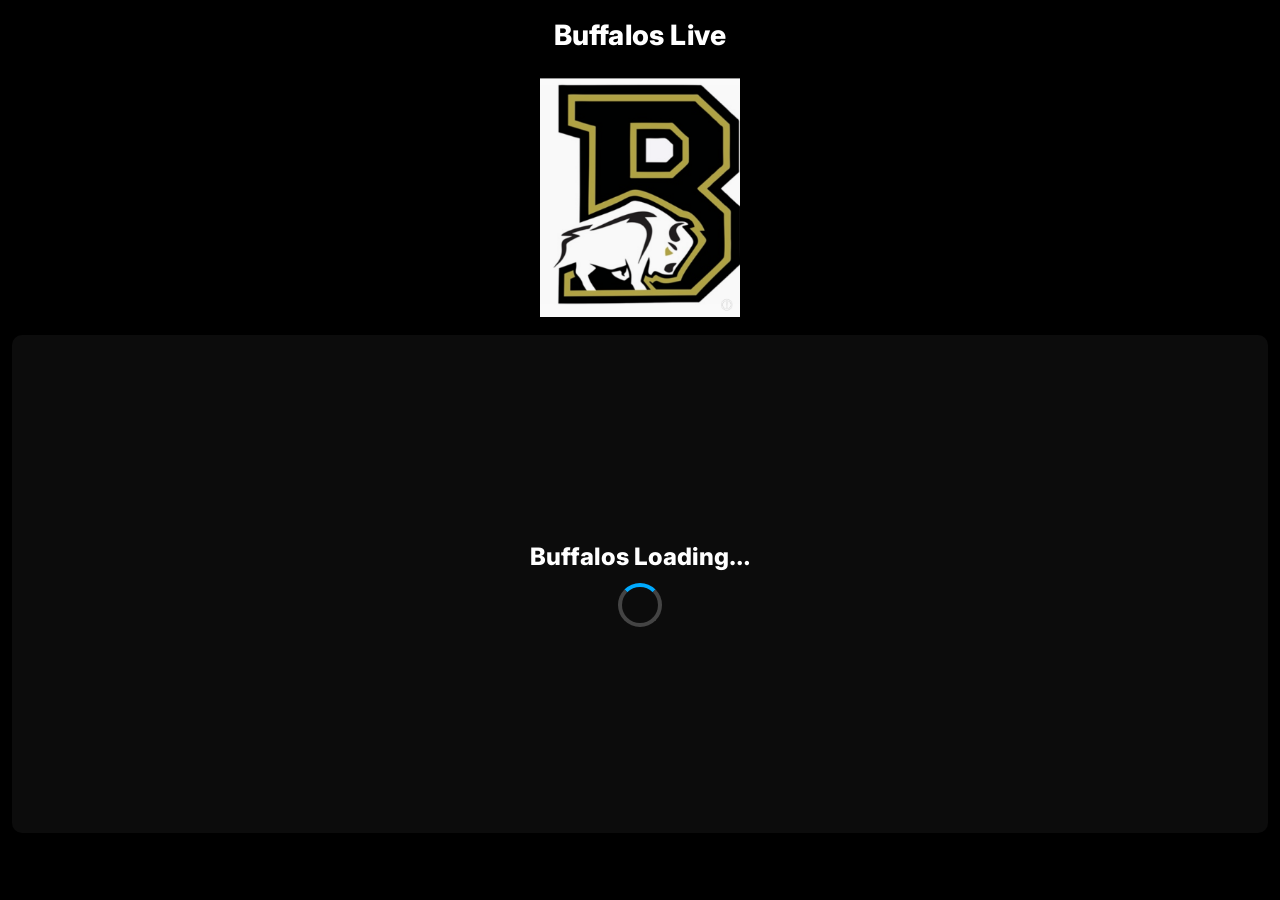
==== index.html @ 3fb3590c "Update index.html" ====
<!DOCTYPE html>
<html lang="en">
<head>
  <meta charset="utf-8" />
  <title>Buffalos Live</title>
  <meta name="viewport" content="width=device-width, initial-scale=1" />

  <!-- Performance hints for YT -->
  <link rel="preconnect" href="https://www.youtube.com" crossorigin>
  <link rel="preconnect" href="https://i.ytimg.com" crossorigin>
  <link rel="preconnect" href="https://www.google.com" crossorigin>
  <link rel="preconnect" href="https://fonts.gstatic.com" crossorigin>
  <link href="https://fonts.googleapis.com/css2?family=Inter:wght@600;800&display=swap" rel="stylesheet">

  <style>
    :root { --maxw: 1280px; }
    html, body { margin:0; background:#000; color:#fff; font-family:"Inter", system-ui, Segoe UI, Roboto, Helvetica, Arial; }
    header { padding:18px 12px; text-align:center; font-weight:800; letter-spacing:.2px; font-size:clamp(20px,3.2vw,28px); }
    .wrap { max-width:var(--maxw); margin:0 auto; padding:0 12px 40px; }
    .logo { max-width:200px; height:auto; margin:8px auto 18px; display:block; opacity:.98; }

    .player { position:relative; width:100%; max-width:1280px; margin:0 auto; background:#0c0c0c; border-radius:10px; overflow:hidden; }
    .player iframe { width:100% !important; height:100% !important; aspect-ratio:16/9; border:0; display:block; }

    #offline, #loading {
      display:flex; align-items:center; justify-content:center; flex-direction:column; gap:12px;
      text-align:center; min-height:50vh; background:#0c0c0c; border-radius:10px; padding:24px;
    }
    #offline h2, #loading h2 { margin:0; font-weight:800 }
    #offline p, #loading p  { margin:0; color:#bbb }
    .hidden { display:none !important }

    .btn {
      display:inline-block; padding:10px 14px; border-radius:8px; background:#0af; color:#000; font-weight:800; text-decoration:none;
    }
    .spinner { width:36px; height:36px; border:4px solid #444; border-top:4px solid #0af; border-radius:50%; animation:spin 1s linear infinite; }
    @keyframes spin { from { transform:rotate(0deg); } to { transform:rotate(360deg); } }

    .foot { opacity:.7; text-align:center; font-size:12px; margin-top:16px; }

    /* Live overlay controls */
    .overlay {
      position:absolute; inset:auto 12px 12px auto; display:flex; gap:8px; z-index:2;
    }
    .pill {
      padding:8px 10px; border-radius:999px; font-weight:800; border:0; cursor:pointer;
    }
    .pill.live { background:#f33; color:#fff; }
    .pill.unmute { background:#0af; color:#000; }
    .net-badge {
      position:fixed; left:12px; bottom:12px; background:#222; color:#bbb; padding:6px 10px; border-radius:8px; font-size:12px; opacity:.9;
    }
  </style>
</head>
<body>
  <header>Buffalos Live</header>
  <div class="wrap">
    <img src="logo.png" alt="Buffalos Logo" class="logo" onerror="this.style.display='none'"/>

    <!-- Loading -->
    <section id="loading">
      <h2>Buffalos Loading…</h2>
      <div class="spinner" aria-hidden="true"></div>
    </section>

    <!-- Offline -->
    <section id="offline" class="hidden" aria-live="polite">
      <h2>Buffalos are offline</h2>
      <p>Check back later for the next game!</p>
      <p><a class="btn" id="ytBtn" target="_blank" rel="noopener">Watch on YouTube</a></p>
      <div class="foot">This page will auto-start within seconds when we go live.</div>
    </section>

    <!-- Player -->
    <section id="youtube-embed" class="player hidden">
      <!-- overlay buttons while live -->
      <div class="overlay">
        <span class="pill live">LIVE</span>
        <button id="unmuteBtn" class="pill unmute" type="button">Unmute</button>
      </div>
      <iframe
        id="live-frame"
        title="Buffalos Live"
        allow="autoplay; encrypted-media; picture-in-picture"
        allowfullscreen
        referrerpolicy="origin-when-cross-origin"
      ></iframe>
    </section>
  </div>

  <div id="netBadge" class="net-badge hidden">Offline: waiting for network…</div>

  <!-- YouTube IFrame Player API -->
  <script src="https://www.youtube.com/iframe_api"></script>

  <script>
    // ========= CONFIG =========
    const CHANNEL_ID = "UCCvYIv25tpMuQuGATwxvMjA"; // <-- change if needed
    const CHANNEL_URL = `https://www.youtube.com/channel/${CHANNEL_ID}`;
    const BASE_EMBED = `https://www.youtube.com/embed/live_stream?channel=${CHANNEL_ID}&autoplay=1&mute=1&playsinline=1&enablejsapi=1&modestbranding=1&rel=0`;
    // Adaptive polling: fast for first 2 minutes, then back off
    const FAST_MS = 5000;      // fast pickup (~4–7s typical)
    const SLOW_MS = 12000;     // reduced load after initial window
    const FAST_WINDOW_MS = 2 * 60 * 1000;

    // ========= ELEMENTS =========
    const loadingDiv = document.getElementById("loading");
    const offlineDiv = document.getElementById("offline");
    const playerDiv  = document.getElementById("youtube-embed");
    const liveFrame  = document.getElementById("live-frame");
    const ytBtn      = document.getElementById("ytBtn");
    const unmuteBtn  = document.getElementById("unmuteBtn");
    const netBadge   = document.getElementById("netBadge");

    ytBtn.href = CHANNEL_URL;

    function show(el){ el.classList.remove("hidden"); }
    function hide(el){ el.classList.add("hidden"); }
    function showLoad(){ show(loadingDiv); hide(playerDiv); hide(offlineDiv); }
    function showLive(){ hide(loadingDiv); hide(offlineDiv); show(playerDiv); }
    function showOff(){ hide(loadingDiv); hide(playerDiv); show(offlineDiv); }

    // ========= STATE =========
    let player = null;
    let seenLive = false;
    let pollTimer = null;
    let appStart = Date.now();

    // ========= YT API HOOK =========
    window.onYouTubeIframeAPIReady = function(){
      // Seed the iframe src so the API can bind
      refreshEmbed(true);

      player = new YT.Player('live-frame', {
        playerVars: {
          autoplay: 1, mute: 1, playsinline: 1, rel: 0, modestbranding: 1,
          origin: location.origin
        },
        events: {
          'onReady': onPlayerReady,
          'onStateChange': onPlayerStateChange,
          'onError': onPlayerError
        }
      });
    };

    function onPlayerReady(){
      showOff();
      startPolling();
    }

    function onPlayerStateChange(e){
      // -1 UNSTARTED, 0 ENDED, 1 PLAYING, 2 PAUSED, 3 BUFFERING, 5 CUED
      if (e.data === YT.PlayerState.BUFFERING || e.data === YT.PlayerState.PLAYING) {
        seenLive = true;
        showLive();
        // Keep muted until user clicks; browser policies
      } else if (seenLive && (e.data === YT.PlayerState.ENDED || e.data === YT.PlayerState.UNSTARTED)) {
        // Stream ended or flipped back to placeholder
        seenLive = false;
        showOff();
        // polling continues; if it restarts we’ll catch it again
      }
    }

    function onPlayerError(){
      // Common while not live; stay offline and keep polling
      seenLive = false;
      showOff();
      // Immediate nudge to catch just-published go-live
      setTimeout(() => refreshEmbed(), 1500);
    }

    // ========= POLLING / REFRESH =========
    function currentInterval(){
      const elapsed = Date.now() - appStart;
      return (elapsed < FAST_WINDOW_MS) ? FAST_MS : SLOW_MS;
    }

    function startPolling(){
      stopPolling();
      pollTimer = setInterval(() => {
        if (document.hidden) return; // pause in background; we’ll recheck on focus
        // If we aren't live, refresh aggressively to catch go-live quickly
        if (!seenLive) refreshEmbed();
        else {
          // While live, occasionally nudge a reload if player slips (rare)
          const s = safeState();
          if (s !== YT.PlayerState.PLAYING && s !== YT.PlayerState.BUFFERING) {
            refreshEmbed();
          }
        }
      }, currentInterval());
    }
    function stopPolling(){
      clearInterval(pollTimer);
      pollTimer = null;
    }

    function refreshEmbed(force = false){
      // Add cache-buster to force YouTube to serve fresh status
      // If force is true, always reload; otherwise avoid pointlessly spamming when PLAYING
      if (!force) {
        const s = safeState();
        if (s === YT.PlayerState.PLAYING || s === YT.PlayerState.BUFFERING) return;
      }
      liveFrame.src = `${BASE_EMBED}&ts=${Date.now()}`;
    }

    function safeState(){
      try { return player && typeof player.getPlayerState === "function" ? player.getPlayerState() : -1; }
      catch { return -1; }
    }

    // Re-check instantly when tab gains focus
    document.addEventListener("visibilitychange", () => {
      if (!document.hidden) {
        refreshEmbed(true);
        // Restart polling with possibly new cadence (fast vs slow)
        startPolling();
      }
    });

    // Network awareness: if offline, show badge; when back, nudge a check
    function updateNetBadge(){
      if (navigator.onLine) hide(netBadge); else show(netBadge);
    }
    window.addEventListener('online',  () => { updateNetBadge(); refreshEmbed(true); });
    window.addEventListener('offline', () => { updateNetBadge(); });

    // Unmute control (user gesture required on mobile)
    unmuteBtn.addEventListener('click', () => {
      try { player && player.unMute && player.unMute(); } catch {}
    });

    // Initial UI
    showLoad();
    updateNetBadge();
    // Failsafe: if API never loads, show offline after 10s
    setTimeout(() => { if (!player) showOff(); }, 10000);
  </script>

  <noscript>
    <div style="max-width:640px;margin:24px auto;color:#bbb;text-align:center">
      JavaScript is required to load the live player. You can still
      <a href="https://www.youtube.com/channel/UCCvYIv25tpMuQuGATwxvMjA" target="_blank" rel="noopener">watch on YouTube</a>.
    </div>
  </noscript>
</body>
</html>
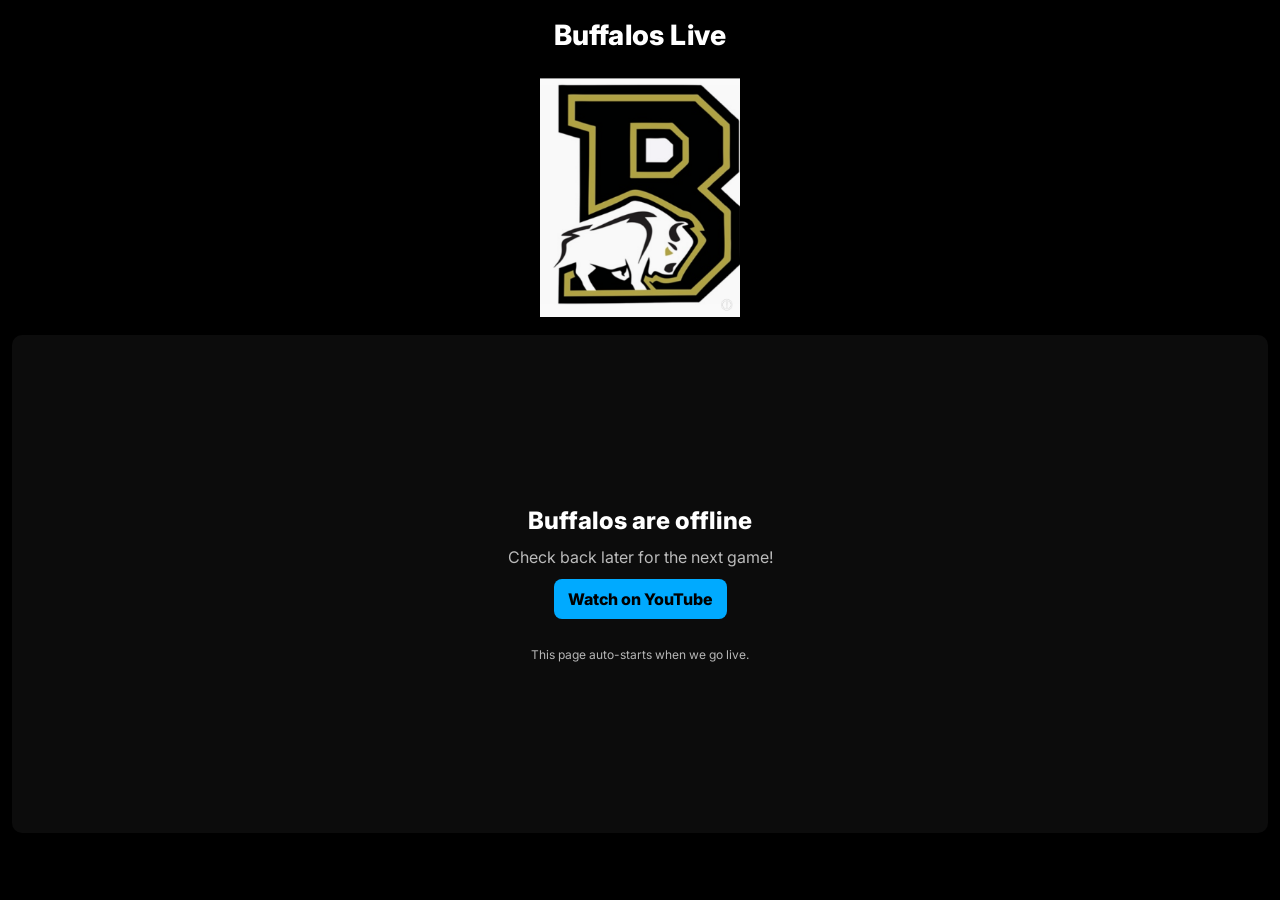
==== commit 86aebbc3: "Update index.html" ====
--- a/index.html
+++ b/index.html
@@ -5,7 +5,6 @@
   <title>Buffalos Live</title>
   <meta name="viewport" content="width=device-width, initial-scale=1" />
 
-  <!-- Performance hints for YT -->
   <link rel="preconnect" href="https://www.youtube.com" crossorigin>
   <link rel="preconnect" href="https://i.ytimg.com" crossorigin>
   <link rel="preconnect" href="https://www.google.com" crossorigin>
@@ -14,42 +13,81 @@
 
   <style>
     :root { --maxw: 1280px; }
-    html, body { margin:0; background:#000; color:#fff; font-family:"Inter", system-ui, Segoe UI, Roboto, Helvetica, Arial; }
-    header { padding:18px 12px; text-align:center; font-weight:800; letter-spacing:.2px; font-size:clamp(20px,3.2vw,28px); }
-    .wrap { max-width:var(--maxw); margin:0 auto; padding:0 12px 40px; }
-    .logo { max-width:200px; height:auto; margin:8px auto 18px; display:block; opacity:.98; }
-
-    .player { position:relative; width:100%; max-width:1280px; margin:0 auto; background:#0c0c0c; border-radius:10px; overflow:hidden; }
-    .player iframe { width:100% !important; height:100% !important; aspect-ratio:16/9; border:0; display:block; }
-
+    html, body {
+      margin:0;
+      background:#000;
+      color:#fff;
+      font-family:"Inter", system-ui, Segoe UI, Roboto, Helvetica, Arial;
+    }
+    header {
+      padding:18px 12px;
+      text-align:center;
+      font-weight:800;
+      letter-spacing:.2px;
+      font-size:clamp(20px,3.2vw,28px);
+    }
+    .wrap {
+      max-width:var(--maxw);
+      margin:0 auto;
+      padding:0 12px 40px;
+    }
+    .logo {
+      max-width:200px;
+      height:auto;
+      margin:8px auto 18px;
+      display:block;
+      opacity:.98;
+    }
+    .player {
+      position:relative;
+      width:100%;
+      max-width:1280px;
+      margin:0 auto;
+      background:#0c0c0c;
+      border-radius:10px;
+      overflow:hidden;
+    }
+    .player iframe {
+      width:100% !important;
+      height:100% !important;
+      aspect-ratio:16/9;
+      border:0;
+      display:block;
+    }
     #offline, #loading {
-      display:flex; align-items:center; justify-content:center; flex-direction:column; gap:12px;
-      text-align:center; min-height:50vh; background:#0c0c0c; border-radius:10px; padding:24px;
+      display:flex;
+      align-items:center;
+      justify-content:center;
+      flex-direction:column;
+      gap:12px;
+      text-align:center;
+      min-height:50vh;
+      background:#0c0c0c;
+      border-radius:10px;
+      padding:24px;
     }
     #offline h2, #loading h2 { margin:0; font-weight:800 }
     #offline p, #loading p  { margin:0; color:#bbb }
     .hidden { display:none !important }
-
     .btn {
-      display:inline-block; padding:10px 14px; border-radius:8px; background:#0af; color:#000; font-weight:800; text-decoration:none;
+      display:inline-block;
+      padding:10px 14px;
+      border-radius:8px;
+      background:#0af;
+      color:#000;
+      font-weight:800;
+      text-decoration:none;
     }
-    .spinner { width:36px; height:36px; border:4px solid #444; border-top:4px solid #0af; border-radius:50%; animation:spin 1s linear infinite; }
+    .spinner {
+      width:36px;
+      height:36px;
+      border:4px solid #444;
+      border-top:4px solid #0af;
+      border-radius:50%;
+      animation:spin 1s linear infinite;
+    }
     @keyframes spin { from { transform:rotate(0deg); } to { transform:rotate(360deg); } }
-
     .foot { opacity:.7; text-align:center; font-size:12px; margin-top:16px; }
-
-    /* Live overlay controls */
-    .overlay {
-      position:absolute; inset:auto 12px 12px auto; display:flex; gap:8px; z-index:2;
-    }
-    .pill {
-      padding:8px 10px; border-radius:999px; font-weight:800; border:0; cursor:pointer;
-    }
-    .pill.live { background:#f33; color:#fff; }
-    .pill.unmute { background:#0af; color:#000; }
-    .net-badge {
-      position:fixed; left:12px; bottom:12px; background:#222; color:#bbb; padding:6px 10px; border-radius:8px; font-size:12px; opacity:.9;
-    }
   </style>
 </head>
 <body>
@@ -68,50 +106,42 @@
       <h2>Buffalos are offline</h2>
       <p>Check back later for the next game!</p>
       <p><a class="btn" id="ytBtn" target="_blank" rel="noopener">Watch on YouTube</a></p>
-      <div class="foot">This page will auto-start within seconds when we go live.</div>
+      <div class="foot">This page auto-starts when we go live.</div>
     </section>
 
     <!-- Player -->
     <section id="youtube-embed" class="player hidden">
-      <!-- overlay buttons while live -->
-      <div class="overlay">
-        <span class="pill live">LIVE</span>
-        <button id="unmuteBtn" class="pill unmute" type="button">Unmute</button>
-      </div>
       <iframe
         id="live-frame"
         title="Buffalos Live"
         allow="autoplay; encrypted-media; picture-in-picture"
         allowfullscreen
-        referrerpolicy="origin-when-cross-origin"
-      ></iframe>
+        referrerpolicy="origin-when-cross-origin">
+      </iframe>
     </section>
   </div>
 
-  <div id="netBadge" class="net-badge hidden">Offline: waiting for network…</div>
+  <script>
+    // ---- CONFIG ----
+    const CHANNEL_ID = "UCCvYIv25tpMuQuGATwxvMjA";
+    const CHANNEL_URL = `https://www.youtube.com/channel/${CHANNEL_ID}`;
+    const WORKER_URL  = "https://buffalosliveapp.wdoggett.workers.dev/live?channel=" + CHANNEL_ID;
 
-  <!-- YouTube IFrame Player API -->
-  <script src="https://www.youtube.com/iframe_api"></script>
+    const POLL_MS = 7000;
+    const PLAYER_PARAMS = new URLSearchParams({
+      autoplay:"1",
+      mute:"1",
+      playsinline:"1",
+      modestbranding:"1",
+      rel:"0"
+    });
 
-  <script>
-    // ========= CONFIG =========
-    const CHANNEL_ID = "UCCvYIv25tpMuQuGATwxvMjA"; // <-- change if needed
-    const CHANNEL_URL = `https://www.youtube.com/channel/${CHANNEL_ID}`;
-    const BASE_EMBED = `https://www.youtube.com/embed/live_stream?channel=${CHANNEL_ID}&autoplay=1&mute=1&playsinline=1&enablejsapi=1&modestbranding=1&rel=0`;
-    // Adaptive polling: fast for first 2 minutes, then back off
-    const FAST_MS = 5000;      // fast pickup (~4–7s typical)
-    const SLOW_MS = 12000;     // reduced load after initial window
-    const FAST_WINDOW_MS = 2 * 60 * 1000;
-
-    // ========= ELEMENTS =========
+    // ---- ELEMENTS ----
     const loadingDiv = document.getElementById("loading");
     const offlineDiv = document.getElementById("offline");
     const playerDiv  = document.getElementById("youtube-embed");
     const liveFrame  = document.getElementById("live-frame");
     const ytBtn      = document.getElementById("ytBtn");
-    const unmuteBtn  = document.getElementById("unmuteBtn");
-    const netBadge   = document.getElementById("netBadge");
-
     ytBtn.href = CHANNEL_URL;
 
     function show(el){ el.classList.remove("hidden"); }
@@ -120,131 +150,48 @@
     function showLive(){ hide(loadingDiv); hide(offlineDiv); show(playerDiv); }
     function showOff(){ hide(loadingDiv); hide(playerDiv); show(offlineDiv); }
 
-    // ========= STATE =========
-    let player = null;
-    let seenLive = false;
+    // ---- LOGIC ----
     let pollTimer = null;
-    let appStart = Date.now();
+    let currentVideoId = null;
 
-    // ========= YT API HOOK =========
-    window.onYouTubeIframeAPIReady = function(){
-      // Seed the iframe src so the API can bind
-      refreshEmbed(true);
+    async function checkLiveOnce(){
+      try {
+        const res = await fetch(WORKER_URL, { cache: "no-store" });
+        if (!res.ok) throw new Error("worker " + res.status);
+        const data = await res.json();
 
-      player = new YT.Player('live-frame', {
-        playerVars: {
-          autoplay: 1, mute: 1, playsinline: 1, rel: 0, modestbranding: 1,
-          origin: location.origin
-        },
-        events: {
-          'onReady': onPlayerReady,
-          'onStateChange': onPlayerStateChange,
-          'onError': onPlayerError
+        if (data?.live && data.videoId) {
+          if (currentVideoId !== data.videoId) {
+            currentVideoId = data.videoId;
+            liveFrame.src = `https://www.youtube.com/embed/${currentVideoId}?` + PLAYER_PARAMS.toString();
+          }
+          showLive();
+        } else {
+          currentVideoId = null;
+          showOff();
         }
-      });
-    };
-
-    function onPlayerReady(){
-      showOff();
-      startPolling();
-    }
-
-    function onPlayerStateChange(e){
-      // -1 UNSTARTED, 0 ENDED, 1 PLAYING, 2 PAUSED, 3 BUFFERING, 5 CUED
-      if (e.data === YT.PlayerState.BUFFERING || e.data === YT.PlayerState.PLAYING) {
-        seenLive = true;
-        showLive();
-        // Keep muted until user clicks; browser policies
-      } else if (seenLive && (e.data === YT.PlayerState.ENDED || e.data === YT.PlayerState.UNSTARTED)) {
-        // Stream ended or flipped back to placeholder
-        seenLive = false;
-        showOff();
-        // polling continues; if it restarts we’ll catch it again
+      } catch {
+        if (!currentVideoId) showOff();
       }
-    }
-
-    function onPlayerError(){
-      // Common while not live; stay offline and keep polling
-      seenLive = false;
-      showOff();
-      // Immediate nudge to catch just-published go-live
-      setTimeout(() => refreshEmbed(), 1500);
-    }
-
-    // ========= POLLING / REFRESH =========
-    function currentInterval(){
-      const elapsed = Date.now() - appStart;
-      return (elapsed < FAST_WINDOW_MS) ? FAST_MS : SLOW_MS;
     }
 
     function startPolling(){
       stopPolling();
       pollTimer = setInterval(() => {
-        if (document.hidden) return; // pause in background; we’ll recheck on focus
-        // If we aren't live, refresh aggressively to catch go-live quickly
-        if (!seenLive) refreshEmbed();
-        else {
-          // While live, occasionally nudge a reload if player slips (rare)
-          const s = safeState();
-          if (s !== YT.PlayerState.PLAYING && s !== YT.PlayerState.BUFFERING) {
-            refreshEmbed();
-          }
-        }
-      }, currentInterval());
+        if (!document.hidden) checkLiveOnce();
+      }, POLL_MS);
     }
-    function stopPolling(){
-      clearInterval(pollTimer);
-      pollTimer = null;
-    }
+    function stopPolling(){ clearInterval(pollTimer); pollTimer = null; }
 
-    function refreshEmbed(force = false){
-      // Add cache-buster to force YouTube to serve fresh status
-      // If force is true, always reload; otherwise avoid pointlessly spamming when PLAYING
-      if (!force) {
-        const s = safeState();
-        if (s === YT.PlayerState.PLAYING || s === YT.PlayerState.BUFFERING) return;
-      }
-      liveFrame.src = `${BASE_EMBED}&ts=${Date.now()}`;
-    }
-
-    function safeState(){
-      try { return player && typeof player.getPlayerState === "function" ? player.getPlayerState() : -1; }
-      catch { return -1; }
-    }
-
-    // Re-check instantly when tab gains focus
     document.addEventListener("visibilitychange", () => {
-      if (!document.hidden) {
-        refreshEmbed(true);
-        // Restart polling with possibly new cadence (fast vs slow)
-        startPolling();
-      }
+      if (!document.hidden) checkLiveOnce();
     });
 
-    // Network awareness: if offline, show badge; when back, nudge a check
-    function updateNetBadge(){
-      if (navigator.onLine) hide(netBadge); else show(netBadge);
-    }
-    window.addEventListener('online',  () => { updateNetBadge(); refreshEmbed(true); });
-    window.addEventListener('offline', () => { updateNetBadge(); });
-
-    // Unmute control (user gesture required on mobile)
-    unmuteBtn.addEventListener('click', () => {
-      try { player && player.unMute && player.unMute(); } catch {}
-    });
-
-    // Initial UI
+    // Boot
     showLoad();
-    updateNetBadge();
-    // Failsafe: if API never loads, show offline after 10s
-    setTimeout(() => { if (!player) showOff(); }, 10000);
+    checkLiveOnce();
+    startPolling();
+    setTimeout(() => { if (!currentVideoId) showOff(); }, 10000);
   </script>
-
-  <noscript>
-    <div style="max-width:640px;margin:24px auto;color:#bbb;text-align:center">
-      JavaScript is required to load the live player. You can still
-      <a href="https://www.youtube.com/channel/UCCvYIv25tpMuQuGATwxvMjA" target="_blank" rel="noopener">watch on YouTube</a>.
-    </div>
-  </noscript>
 </body>
 </html>
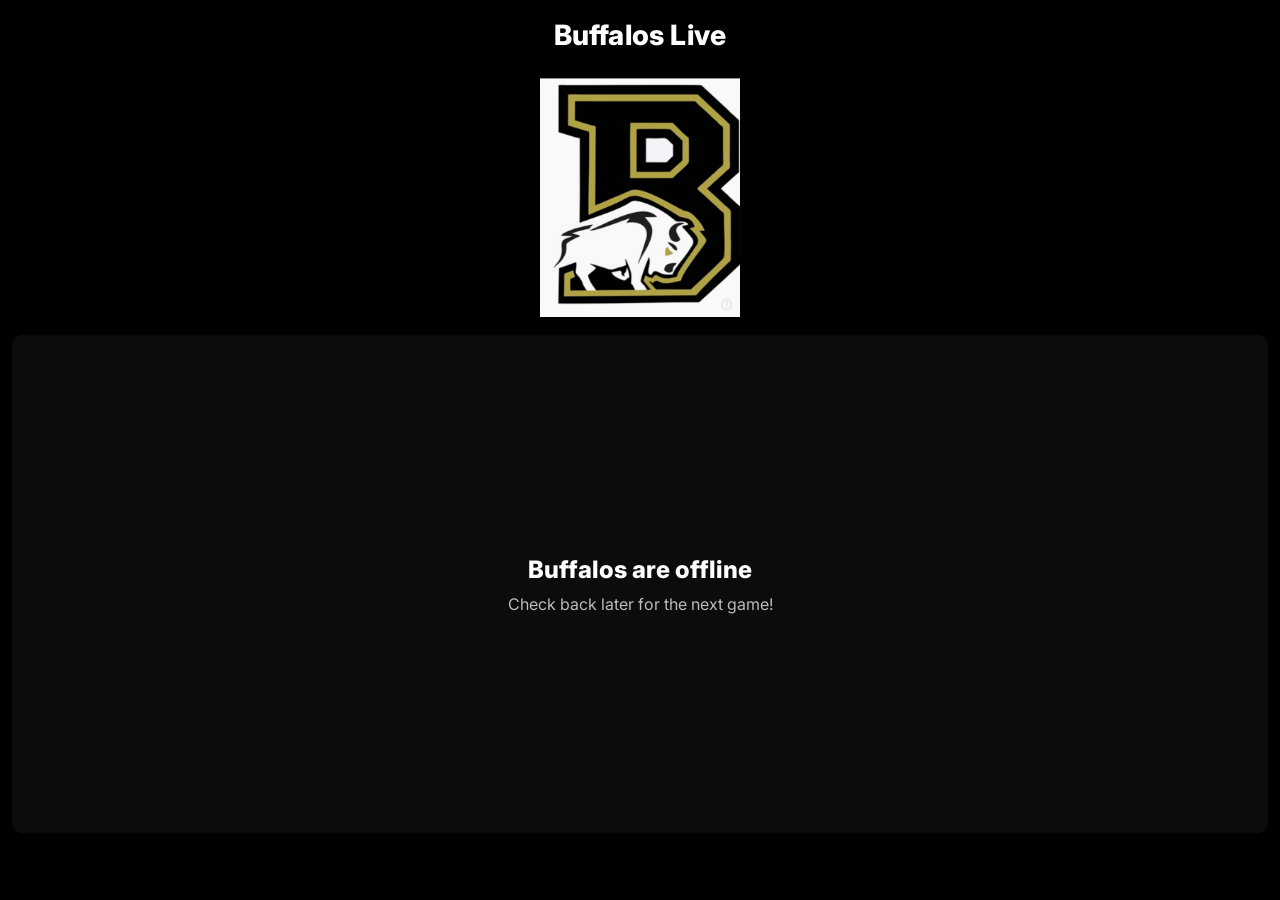
==== commit 7f3369c7: "Update index.html" ====
--- a/index.html
+++ b/index.html
@@ -4,13 +4,8 @@
   <meta charset="utf-8" />
   <title>Buffalos Live</title>
   <meta name="viewport" content="width=device-width, initial-scale=1" />
-
-  <link rel="preconnect" href="https://www.youtube.com" crossorigin>
-  <link rel="preconnect" href="https://i.ytimg.com" crossorigin>
-  <link rel="preconnect" href="https://www.google.com" crossorigin>
   <link rel="preconnect" href="https://fonts.gstatic.com" crossorigin>
   <link href="https://fonts.googleapis.com/css2?family=Inter:wght@600;800&display=swap" rel="stylesheet">
-
   <style>
     :root { --maxw: 1280px; }
     html, body {
@@ -54,144 +49,100 @@
       border:0;
       display:block;
     }
-    #offline, #loading {
+    #offline {
       display:flex;
       align-items:center;
       justify-content:center;
       flex-direction:column;
-      gap:12px;
+      gap:10px;
       text-align:center;
       min-height:50vh;
       background:#0c0c0c;
       border-radius:10px;
       padding:24px;
     }
-    #offline h2, #loading h2 { margin:0; font-weight:800 }
-    #offline p, #loading p  { margin:0; color:#bbb }
+    #offline h2 { margin:0; font-weight:800 }
+    #offline p  { margin:0; color:#bbb }
     .hidden { display:none !important }
-    .btn {
-      display:inline-block;
-      padding:10px 14px;
-      border-radius:8px;
-      background:#0af;
-      color:#000;
-      font-weight:800;
-      text-decoration:none;
+
+    /* Fallback Twitch link */
+    #fallback-link {
+      margin-top:12px;
+      text-align:center;
     }
-    .spinner {
-      width:36px;
-      height:36px;
-      border:4px solid #444;
-      border-top:4px solid #0af;
-      border-radius:50%;
-      animation:spin 1s linear infinite;
+    #fallback-link a {
+      color:#0af;
+      font-weight:600;
+      font-size:16px;
+      text-decoration:underline;
     }
-    @keyframes spin { from { transform:rotate(0deg); } to { transform:rotate(360deg); } }
-    .foot { opacity:.7; text-align:center; font-size:12px; margin-top:16px; }
   </style>
+  <script src="https://player.twitch.tv/js/embed/v1.js"></script>
 </head>
 <body>
   <header>Buffalos Live</header>
   <div class="wrap">
     <img src="logo.png" alt="Buffalos Logo" class="logo" onerror="this.style.display='none'"/>
 
-    <!-- Loading -->
-    <section id="loading">
-      <h2>Buffalos Loading…</h2>
-      <div class="spinner" aria-hidden="true"></div>
-    </section>
-
-    <!-- Offline -->
-    <section id="offline" class="hidden" aria-live="polite">
+    <!-- Offline fallback -->
+    <div id="offline">
       <h2>Buffalos are offline</h2>
       <p>Check back later for the next game!</p>
-      <p><a class="btn" id="ytBtn" target="_blank" rel="noopener">Watch on YouTube</a></p>
-      <div class="foot">This page auto-starts when we go live.</div>
-    </section>
+    </div>
 
-    <!-- Player -->
-    <section id="youtube-embed" class="player hidden">
-      <iframe
-        id="live-frame"
-        title="Buffalos Live"
-        allow="autoplay; encrypted-media; picture-in-picture"
-        allowfullscreen
-        referrerpolicy="origin-when-cross-origin">
-      </iframe>
-    </section>
+    <!-- Twitch player embed -->
+    <div id="twitch-embed" class="player hidden"></div>
+
+    <!-- Fallback direct Twitch link -->
+    <div id="fallback-link" class="hidden">
+      <p>If the stream doesn't appear, <a href="https://www.twitch.tv/buffaloslive" target="_blank" rel="noopener">watch it directly on Twitch</a>.</p>
+    </div>
   </div>
 
   <script>
-    // ---- CONFIG ----
-    const CHANNEL_ID = "UCCvYIv25tpMuQuGATwxvMjA";
-    const CHANNEL_URL = `https://www.youtube.com/channel/${CHANNEL_ID}`;
-    const WORKER_URL  = "https://buffalosliveapp.wdoggett.workers.dev/live?channel=" + CHANNEL_ID;
+    const CHANNEL = 'buffaloslive';
+    const playerDiv  = document.getElementById('twitch-embed');
+    const offlineDiv = document.getElementById('offline');
+    const linkDiv    = document.getElementById('fallback-link');
 
-    const POLL_MS = 7000;
-    const PLAYER_PARAMS = new URLSearchParams({
-      autoplay:"1",
-      mute:"1",
-      playsinline:"1",
-      modestbranding:"1",
-      rel:"0"
+    const player = new Twitch.Player("twitch-embed", {
+      channel: CHANNEL,
+      parent: ["buffaloslive.com", "www.buffaloslive.com"],
+      autoplay: true,
+      width: "100%",
+      height: "100%",
+      muted: false
     });
 
-    // ---- ELEMENTS ----
-    const loadingDiv = document.getElementById("loading");
-    const offlineDiv = document.getElementById("offline");
-    const playerDiv  = document.getElementById("youtube-embed");
-    const liveFrame  = document.getElementById("live-frame");
-    const ytBtn      = document.getElementById("ytBtn");
-    ytBtn.href = CHANNEL_URL;
-
-    function show(el){ el.classList.remove("hidden"); }
-    function hide(el){ el.classList.add("hidden"); }
-    function showLoad(){ show(loadingDiv); hide(playerDiv); hide(offlineDiv); }
-    function showLive(){ hide(loadingDiv); hide(offlineDiv); show(playerDiv); }
-    function showOff(){ hide(loadingDiv); hide(playerDiv); show(offlineDiv); }
-
-    // ---- LOGIC ----
-    let pollTimer = null;
-    let currentVideoId = null;
-
-    async function checkLiveOnce(){
-      try {
-        const res = await fetch(WORKER_URL, { cache: "no-store" });
-        if (!res.ok) throw new Error("worker " + res.status);
-        const data = await res.json();
-
-        if (data?.live && data.videoId) {
-          if (currentVideoId !== data.videoId) {
-            currentVideoId = data.videoId;
-            liveFrame.src = `https://www.youtube.com/embed/${currentVideoId}?` + PLAYER_PARAMS.toString();
-          }
-          showLive();
-        } else {
-          currentVideoId = null;
-          showOff();
-        }
-      } catch {
-        if (!currentVideoId) showOff();
-      }
+    function showPlayer() {
+      playerDiv.classList.remove('hidden');
+      offlineDiv.classList.add('hidden');
+      linkDiv.classList.remove('hidden');  // show fallback link
     }
 
-    function startPolling(){
-      stopPolling();
-      pollTimer = setInterval(() => {
-        if (!document.hidden) checkLiveOnce();
-      }, POLL_MS);
+    function showOffline() {
+      offlineDiv.classList.remove('hidden');
+      playerDiv.classList.add('hidden');
+      linkDiv.classList.add('hidden');  // hide fallback link when not live
     }
-    function stopPolling(){ clearInterval(pollTimer); pollTimer = null; }
 
-    document.addEventListener("visibilitychange", () => {
-      if (!document.hidden) checkLiveOnce();
+    showOffline();
+
+    player.addEventListener(Twitch.Player.ONLINE, showPlayer);
+    player.addEventListener(Twitch.Player.PLAY,   showPlayer);
+    player.addEventListener(Twitch.Player.OFFLINE, showOffline);
+    player.addEventListener(Twitch.Player.ENDED,   showOffline);
+    player.addEventListener(Twitch.Player.PAUSE,   () => {
+      setTimeout(() => {
+        try { if (player.isPaused() || player.getEnded()) showOffline(); }
+        catch (_) { showOffline(); }
+      }, 1200);
     });
 
-    // Boot
-    showLoad();
-    checkLiveOnce();
-    startPolling();
-    setTimeout(() => { if (!currentVideoId) showOff(); }, 10000);
+    setTimeout(() => {
+      try { if (player.isPaused() || player.getEnded()) showOffline(); }
+      catch (_) { showOffline(); }
+    }, 6000);
   </script>
 </body>
 </html>
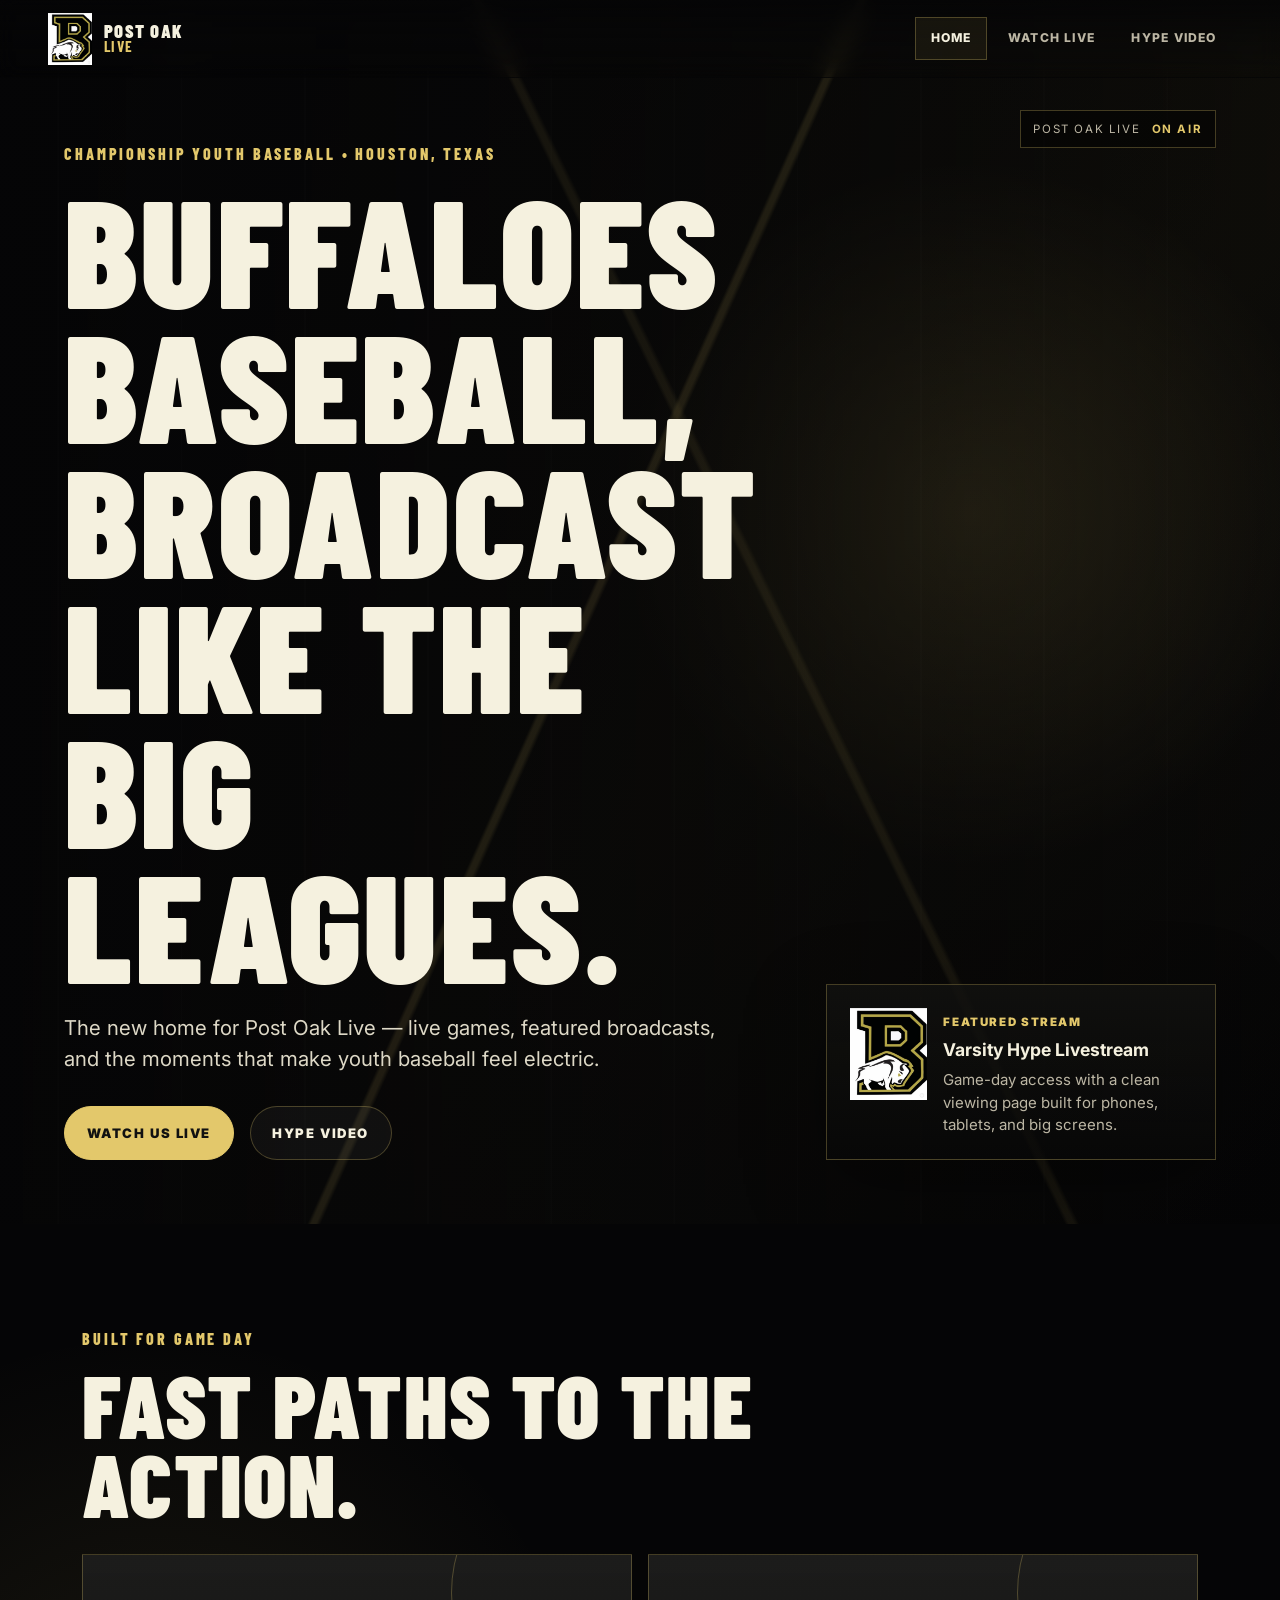
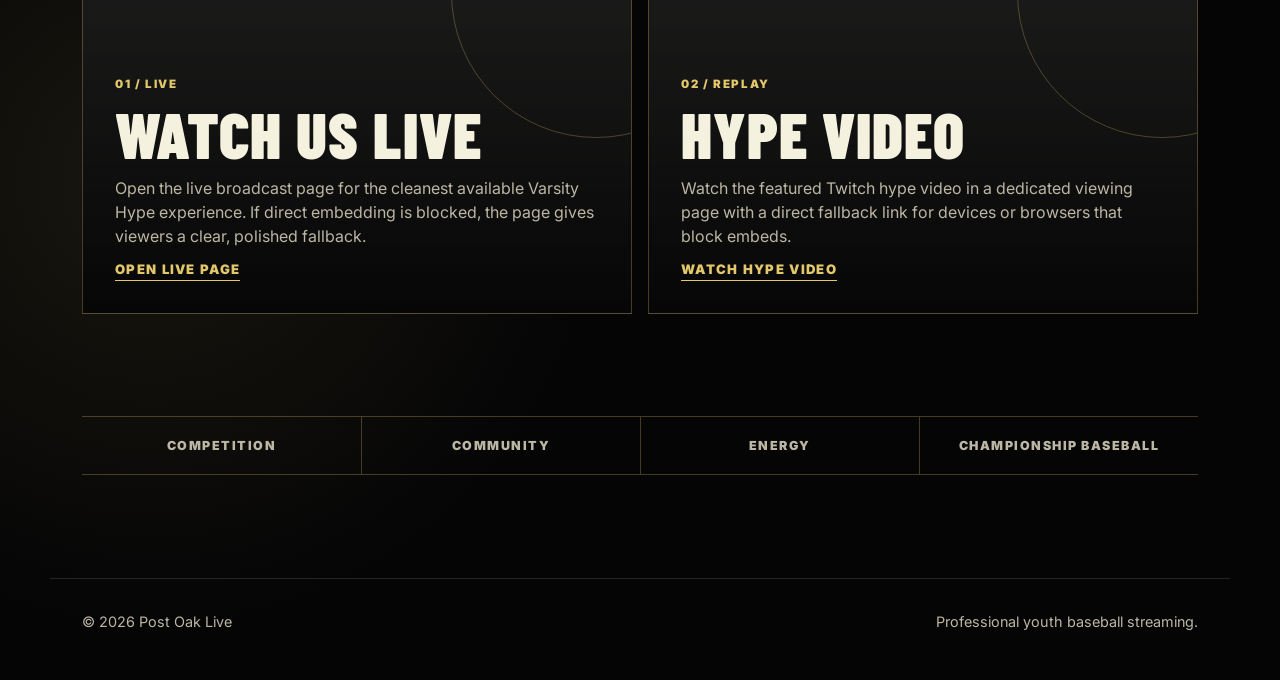
==== commit a4e12e4e: "Build Post Oak Live website" ====
--- a/index.html
+++ b/index.html
@@ -1,148 +1,94 @@
-<!DOCTYPE html>
+<!doctype html>
 <html lang="en">
 <head>
   <meta charset="utf-8" />
-  <title>Buffalos Live</title>
   <meta name="viewport" content="width=device-width, initial-scale=1" />
+  <title>Post Oak Live | Youth Baseball Broadcasts</title>
+  <meta name="description" content="Post Oak Live is the home for professional-quality youth baseball broadcasts, live games, hype videos, and Post Oak Buffaloes baseball coverage." />
+  <meta property="og:title" content="Post Oak Live" />
+  <meta property="og:description" content="Professional youth baseball broadcasts for Post Oak Buffaloes baseball." />
+  <meta property="og:type" content="website" />
+  <meta property="og:image" content="logo.png" />
+  <link rel="icon" href="logo.png" />
+  <link rel="preconnect" href="https://fonts.googleapis.com">
   <link rel="preconnect" href="https://fonts.gstatic.com" crossorigin>
-  <link href="https://fonts.googleapis.com/css2?family=Inter:wght@600;800&display=swap" rel="stylesheet">
-  <style>
-    :root { --maxw: 1280px; }
-    html, body {
-      margin:0;
-      background:#000;
-      color:#fff;
-      font-family:"Inter", system-ui, Segoe UI, Roboto, Helvetica, Arial;
-    }
-    header {
-      padding:18px 12px;
-      text-align:center;
-      font-weight:800;
-      letter-spacing:.2px;
-      font-size:clamp(20px,3.2vw,28px);
-    }
-    .wrap {
-      max-width:var(--maxw);
-      margin:0 auto;
-      padding:0 12px 40px;
-    }
-    .logo {
-      max-width:200px;
-      height:auto;
-      margin:8px auto 18px;
-      display:block;
-      opacity:.98;
-    }
-    .player {
-      position:relative;
-      width:100%;
-      max-width:1280px;
-      margin:0 auto;
-      background:#0c0c0c;
-      border-radius:10px;
-      overflow:hidden;
-    }
-    .player iframe {
-      width:100% !important;
-      height:100% !important;
-      aspect-ratio:16/9;
-      border:0;
-      display:block;
-    }
-    #offline {
-      display:flex;
-      align-items:center;
-      justify-content:center;
-      flex-direction:column;
-      gap:10px;
-      text-align:center;
-      min-height:50vh;
-      background:#0c0c0c;
-      border-radius:10px;
-      padding:24px;
-    }
-    #offline h2 { margin:0; font-weight:800 }
-    #offline p  { margin:0; color:#bbb }
-    .hidden { display:none !important }
-
-    /* Fallback Twitch link */
-    #fallback-link {
-      margin-top:12px;
-      text-align:center;
-    }
-    #fallback-link a {
-      color:#0af;
-      font-weight:600;
-      font-size:16px;
-      text-decoration:underline;
-    }
-  </style>
-  <script src="https://player.twitch.tv/js/embed/v1.js"></script>
+  <link href="https://fonts.googleapis.com/css2?family=Barlow+Condensed:wght@500;600;700;800;900&family=Inter:wght@400;500;600;700;800&display=swap" rel="stylesheet">
+  <link rel="stylesheet" href="styles.css" />
 </head>
 <body>
-  <header>Buffalos Live</header>
-  <div class="wrap">
-    <img src="logo.png" alt="Buffalos Logo" class="logo" onerror="this.style.display='none'"/>
+  <a class="skip-link" href="#main">Skip to content</a>
+  <header class="site-header" data-solid="false">
+    <a class="brand" href="index.html" aria-label="Post Oak Live home">
+      <img src="logo.png" alt="Post Oak Buffaloes logo" />
+      <span><strong>Post Oak</strong><em>Live</em></span>
+    </a>
+    <nav aria-label="Primary navigation">
+      <a class="nav-link active" href="index.html">Home</a>
+      <a class="nav-link" href="live.html">Watch Live</a>
+      <a class="nav-link" href="hype.html">Hype Video</a>
+    </nav>
+  </header>
 
-    <!-- Offline fallback -->
-    <div id="offline">
-      <h2>Buffalos are offline</h2>
-      <p>Check back later for the next game!</p>
-    </div>
+  <main id="main">
+    <section class="hero scene">
+      <div class="field-lines" aria-hidden="true"></div>
+      <div class="scorebug" aria-label="Broadcast identity">
+        <span>POST OAK LIVE</span>
+        <strong>ON AIR</strong>
+      </div>
+      <div class="hero-copy">
+        <p class="eyebrow">Championship youth baseball • Houston, Texas</p>
+        <h1>Buffaloes baseball, broadcast like the big leagues.</h1>
+        <p class="lede">The new home for Post Oak Live — live games, featured broadcasts, and the moments that make youth baseball feel electric.</p>
+        <div class="hero-actions" aria-label="Main actions">
+          <a class="btn btn-primary" href="live.html">Watch Us Live</a>
+          <a class="btn btn-secondary" href="hype.html">Hype Video</a>
+        </div>
+      </div>
+      <aside class="hero-card" aria-label="Broadcast details">
+        <img src="logo.png" alt="Post Oak Buffaloes logo" />
+        <div>
+          <span class="label">Featured Stream</span>
+          <strong>Varsity Hype Livestream</strong>
+          <p>Game-day access with a clean viewing page built for phones, tablets, and big screens.</p>
+        </div>
+      </aside>
+    </section>
 
-    <!-- Twitch player embed -->
-    <div id="twitch-embed" class="player hidden"></div>
+    <section class="section broadcast-grid" aria-labelledby="broadcast-title">
+      <div class="section-heading">
+        <p class="eyebrow">Built for game day</p>
+        <h2 id="broadcast-title">Fast paths to the action.</h2>
+      </div>
+      <div class="feature-panel live-panel">
+        <span class="panel-kicker">01 / Live</span>
+        <h3>Watch Us Live</h3>
+        <p>Open the live broadcast page for the cleanest available Varsity Hype experience. If direct embedding is blocked, the page gives viewers a clear, polished fallback.</p>
+        <a class="text-link" href="live.html">Open live page</a>
+      </div>
+      <div class="feature-panel hype-panel">
+        <span class="panel-kicker">02 / Replay</span>
+        <h3>Hype Video</h3>
+        <p>Watch the featured Twitch hype video in a dedicated viewing page with a direct fallback link for devices or browsers that block embeds.</p>
+        <a class="text-link" href="hype.html">Watch hype video</a>
+      </div>
+    </section>
 
-    <!-- Fallback direct Twitch link -->
-    <div id="fallback-link" class="hidden">
-      <p>If the stream doesn't appear, <a href="https://www.twitch.tv/buffaloslive" target="_blank" rel="noopener">watch it directly on Twitch</a>.</p>
-    </div>
-  </div>
+    <section class="section identity-strip" aria-label="Brand values">
+      <div>
+        <span>Competition</span>
+        <span>Community</span>
+        <span>Energy</span>
+        <span>Championship Baseball</span>
+      </div>
+    </section>
+  </main>
 
-  <script>
-    const CHANNEL = 'buffaloslive';
-    const playerDiv  = document.getElementById('twitch-embed');
-    const offlineDiv = document.getElementById('offline');
-    const linkDiv    = document.getElementById('fallback-link');
+  <footer class="site-footer">
+    <span>© <span id="year"></span> Post Oak Live</span>
+    <span>Professional youth baseball streaming.</span>
+  </footer>
 
-    const player = new Twitch.Player("twitch-embed", {
-      channel: CHANNEL,
-      parent: ["buffaloslive.com", "www.buffaloslive.com"],
-      autoplay: true,
-      width: "100%",
-      height: "100%",
-      muted: false
-    });
-
-    function showPlayer() {
-      playerDiv.classList.remove('hidden');
-      offlineDiv.classList.add('hidden');
-      linkDiv.classList.remove('hidden');  // show fallback link
-    }
-
-    function showOffline() {
-      offlineDiv.classList.remove('hidden');
-      playerDiv.classList.add('hidden');
-      linkDiv.classList.add('hidden');  // hide fallback link when not live
-    }
-
-    showOffline();
-
-    player.addEventListener(Twitch.Player.ONLINE, showPlayer);
-    player.addEventListener(Twitch.Player.PLAY,   showPlayer);
-    player.addEventListener(Twitch.Player.OFFLINE, showOffline);
-    player.addEventListener(Twitch.Player.ENDED,   showOffline);
-    player.addEventListener(Twitch.Player.PAUSE,   () => {
-      setTimeout(() => {
-        try { if (player.isPaused() || player.getEnded()) showOffline(); }
-        catch (_) { showOffline(); }
-      }, 1200);
-    });
-
-    setTimeout(() => {
-      try { if (player.isPaused() || player.getEnded()) showOffline(); }
-      catch (_) { showOffline(); }
-    }, 6000);
-  </script>
+  <script src="site.js"></script>
 </body>
 </html>
--- a/styles.css
+++ b/styles.css
@@ -0,0 +1,308 @@
+:root {
+  --black: #050506;
+  --ink: #f5f1df;
+  --muted: #bcb6a4;
+  --gold: #c8b35f;
+  --gold-strong: #e3c86b;
+  --gold-dark: #7f7137;
+  --panel: rgba(16, 16, 16, 0.78);
+  --panel-solid: #10100f;
+  --line: rgba(227, 200, 107, 0.28);
+  --white-line: rgba(255, 255, 255, 0.12);
+  --max: 1180px;
+  --header: 78px;
+}
+
+* { box-sizing: border-box; }
+html { scroll-behavior: smooth; }
+body {
+  margin: 0;
+  min-height: 100vh;
+  background:
+    radial-gradient(circle at 72% 8%, rgba(200, 179, 95, 0.18), transparent 32rem),
+    radial-gradient(circle at 12% 78%, rgba(200, 179, 95, 0.10), transparent 28rem),
+    var(--black);
+  color: var(--ink);
+  font-family: Inter, system-ui, -apple-system, BlinkMacSystemFont, "Segoe UI", sans-serif;
+  line-height: 1.5;
+}
+a { color: inherit; }
+.skip-link {
+  position: fixed;
+  left: 1rem;
+  top: 1rem;
+  transform: translateY(-140%);
+  z-index: 20;
+  padding: .7rem 1rem;
+  border: 1px solid var(--gold);
+  background: var(--black);
+  color: var(--ink);
+}
+.skip-link:focus { transform: translateY(0); }
+.site-header {
+  position: fixed;
+  inset: 0 0 auto;
+  z-index: 10;
+  height: var(--header);
+  display: flex;
+  align-items: center;
+  justify-content: space-between;
+  gap: 1rem;
+  padding: 0 clamp(1rem, 4vw, 3rem);
+  background: linear-gradient(180deg, rgba(5, 5, 6, 0.82), rgba(5, 5, 6, 0.28), transparent);
+  border-bottom: 1px solid transparent;
+  backdrop-filter: blur(10px);
+}
+.site-header.solid, .site-header.is-scrolled {
+  background: rgba(5, 5, 6, 0.92);
+  border-bottom-color: var(--white-line);
+}
+.brand {
+  display: inline-flex;
+  align-items: center;
+  gap: .75rem;
+  text-decoration: none;
+  min-width: max-content;
+}
+.brand img { width: 44px; height: 52px; object-fit: contain; }
+.brand span {
+  display: grid;
+  line-height: .9;
+  text-transform: uppercase;
+  letter-spacing: .08em;
+  font-family: "Barlow Condensed", Inter, sans-serif;
+}
+.brand strong { font-size: 1.15rem; font-weight: 900; }
+.brand em { color: var(--gold-strong); font-style: normal; font-weight: 700; font-size: .95rem; }
+nav { display: flex; align-items: center; gap: .35rem; }
+.nav-link {
+  text-decoration: none;
+  text-transform: uppercase;
+  letter-spacing: .1em;
+  font-size: .76rem;
+  font-weight: 800;
+  color: var(--muted);
+  padding: .7rem .9rem;
+  border: 1px solid transparent;
+}
+.nav-link:hover, .nav-link:focus-visible, .nav-link.active {
+  color: var(--ink);
+  border-color: var(--line);
+  background: rgba(200, 179, 95, 0.08);
+}
+.scene {
+  position: relative;
+  overflow: hidden;
+  min-height: 100svh;
+  padding: calc(var(--header) + 4rem) clamp(1.2rem, 5vw, 5rem) 4rem;
+}
+.hero {
+  display: grid;
+  grid-template-columns: minmax(0, 1fr) minmax(280px, 390px);
+  align-items: end;
+  gap: clamp(2rem, 5vw, 5rem);
+  background:
+    linear-gradient(90deg, rgba(5,5,6,.98), rgba(5,5,6,.72) 48%, rgba(5,5,6,.42)),
+    radial-gradient(circle at 76% 42%, rgba(227, 200, 107, .22), transparent 22rem),
+    linear-gradient(135deg, #050506, #14120b 58%, #050506);
+}
+.field-lines {
+  position: absolute;
+  inset: 0;
+  opacity: .32;
+  background:
+    linear-gradient(115deg, transparent 0 47%, rgba(227,200,107,.35) 47.2% 47.45%, transparent 47.7%),
+    linear-gradient(65deg, transparent 0 56%, rgba(227,200,107,.23) 56.2% 56.45%, transparent 56.7%),
+    repeating-linear-gradient(90deg, transparent 0 110px, rgba(255,255,255,.035) 111px 112px);
+  transform: skewY(-5deg) scale(1.1);
+}
+.hero-copy, .hero-card, .scorebug { position: relative; z-index: 1; }
+.eyebrow {
+  margin: 0 0 .85rem;
+  color: var(--gold-strong);
+  font-family: "Barlow Condensed", Inter, sans-serif;
+  text-transform: uppercase;
+  letter-spacing: .18em;
+  font-weight: 800;
+  font-size: clamp(.84rem, 2vw, 1rem);
+}
+h1, h2, h3 {
+  margin: 0;
+  font-family: "Barlow Condensed", Inter, sans-serif;
+  text-transform: uppercase;
+  line-height: .88;
+  letter-spacing: .015em;
+}
+h1 { max-width: 900px; font-size: clamp(4.4rem, 12vw, 10.5rem); font-weight: 900; }
+h2 { font-size: clamp(3rem, 7vw, 6rem); font-weight: 900; }
+h3 { font-size: clamp(2.25rem, 5vw, 4.4rem); font-weight: 900; }
+.lede {
+  max-width: 660px;
+  margin: 1.4rem 0 0;
+  color: #ddd8c6;
+  font-size: clamp(1rem, 2vw, 1.28rem);
+}
+.hero-actions { display: flex; flex-wrap: wrap; gap: 1rem; margin-top: 2rem; }
+.btn {
+  display: inline-flex;
+  align-items: center;
+  justify-content: center;
+  min-height: 54px;
+  padding: 1rem 1.35rem;
+  border-radius: 999px;
+  border: 1px solid var(--line);
+  text-decoration: none;
+  text-transform: uppercase;
+  letter-spacing: .12em;
+  font-size: .82rem;
+  font-weight: 900;
+  transition: transform .18s ease, border-color .18s ease, background .18s ease;
+}
+.btn:hover, .btn:focus-visible { transform: translateY(-2px); border-color: var(--gold-strong); }
+.btn-primary { background: var(--gold-strong); color: #111; border-color: var(--gold-strong); }
+.btn-secondary { background: rgba(255,255,255,.04); color: var(--ink); }
+.scorebug {
+  position: absolute;
+  top: calc(var(--header) + 2rem);
+  right: clamp(1.2rem, 5vw, 5rem);
+  display: flex;
+  align-items: center;
+  gap: .7rem;
+  padding: .6rem .8rem;
+  border: 1px solid var(--line);
+  background: rgba(0,0,0,.45);
+  font-size: .72rem;
+  letter-spacing: .14em;
+  text-transform: uppercase;
+  color: var(--muted);
+}
+.scorebug strong { color: var(--gold-strong); }
+.hero-card {
+  border: 1px solid var(--line);
+  background: linear-gradient(180deg, rgba(17,17,15,.86), rgba(7,7,7,.72));
+  padding: 1.4rem;
+  display: grid;
+  grid-template-columns: 78px 1fr;
+  gap: 1rem;
+  box-shadow: 0 24px 80px rgba(0,0,0,.34);
+}
+.hero-card img { width: 78px; height: 92px; object-fit: contain; }
+.label, .panel-kicker {
+  color: var(--gold-strong);
+  text-transform: uppercase;
+  letter-spacing: .14em;
+  font-size: .72rem;
+  font-weight: 900;
+}
+.hero-card strong { display: block; margin: .35rem 0; font-size: 1.1rem; }
+.hero-card p { margin: 0; color: var(--muted); font-size: .94rem; }
+.section { max-width: var(--max); margin: 0 auto; padding: clamp(4rem, 8vw, 7rem) clamp(1.2rem, 4vw, 2rem); }
+.broadcast-grid { display: grid; grid-template-columns: 1fr 1fr; gap: 1rem; }
+.section-heading { grid-column: 1 / -1; max-width: 760px; margin-bottom: 1rem; }
+.feature-panel {
+  min-height: 360px;
+  display: flex;
+  flex-direction: column;
+  justify-content: flex-end;
+  gap: .8rem;
+  padding: clamp(1.3rem, 3vw, 2rem);
+  border: 1px solid var(--line);
+  background: linear-gradient(180deg, rgba(255,255,255,.05), rgba(5,5,6,.88)), var(--panel-solid);
+  position: relative;
+  overflow: hidden;
+}
+.feature-panel::before {
+  content: "";
+  position: absolute;
+  inset: -30% -20% auto auto;
+  width: 18rem;
+  height: 18rem;
+  border: 1px solid rgba(227,200,107,.28);
+  border-radius: 50%;
+}
+.feature-panel > * { position: relative; z-index: 1; }
+.feature-panel p { margin: 0; color: var(--muted); max-width: 34rem; }
+.text-link {
+  width: fit-content;
+  color: var(--gold-strong);
+  font-weight: 900;
+  text-transform: uppercase;
+  letter-spacing: .1em;
+  font-size: .82rem;
+  text-decoration: none;
+  border-bottom: 1px solid currentColor;
+}
+.identity-strip { padding-top: 0; }
+.identity-strip div {
+  border-top: 1px solid var(--line);
+  border-bottom: 1px solid var(--line);
+  display: grid;
+  grid-template-columns: repeat(4, 1fr);
+}
+.identity-strip span {
+  padding: 1.2rem .9rem;
+  text-align: center;
+  color: var(--muted);
+  text-transform: uppercase;
+  letter-spacing: .12em;
+  font-size: .78rem;
+  font-weight: 900;
+}
+.identity-strip span + span { border-left: 1px solid var(--line); }
+.watch-page { padding: calc(var(--header) + 2rem) clamp(1rem, 4vw, 2rem) 3rem; max-width: var(--max); margin: 0 auto; }
+.watch-hero {
+  display: flex;
+  align-items: end;
+  justify-content: space-between;
+  gap: 1.5rem;
+  padding: clamp(2rem, 6vw, 5rem) 0 2rem;
+}
+.watch-hero h1 { font-size: clamp(4rem, 10vw, 8rem); }
+.media-shell { border: 1px solid var(--line); background: rgba(255,255,255,.035); padding: clamp(.7rem, 2vw, 1rem); }
+.media-frame { position: relative; aspect-ratio: 16 / 9; background: #000; overflow: hidden; }
+.media-frame iframe { position: absolute; inset: 0; width: 100%; height: 100%; border: 0; }
+.media-fallback {
+  display: flex;
+  align-items: center;
+  justify-content: space-between;
+  gap: 1rem;
+  padding: 1rem .2rem .2rem;
+  color: var(--muted);
+}
+.media-fallback strong { color: var(--ink); }
+.media-fallback p { margin: 0; max-width: 700px; }
+.site-footer {
+  max-width: var(--max);
+  margin: 0 auto;
+  padding: 2rem clamp(1.2rem, 4vw, 2rem) 3rem;
+  display: flex;
+  justify-content: space-between;
+  gap: 1rem;
+  color: var(--muted);
+  border-top: 1px solid var(--white-line);
+  font-size: .9rem;
+}
+@media (max-width: 820px) {
+  :root { --header: 68px; }
+  .site-header { padding-inline: 1rem; }
+  .brand img { width: 36px; height: 44px; }
+  .brand strong { font-size: .98rem; }
+  .brand em { font-size: .82rem; }
+  nav { gap: 0; }
+  .nav-link { font-size: .66rem; padding: .55rem .45rem; letter-spacing: .07em; }
+  .hero { grid-template-columns: 1fr; align-items: end; padding-top: calc(var(--header) + 4rem); }
+  .scorebug { left: 1.2rem; right: auto; top: calc(var(--header) + 1rem); }
+  h1 { font-size: clamp(4rem, 18vw, 6.3rem); }
+  .hero-card { grid-template-columns: 56px 1fr; }
+  .hero-card img { width: 56px; height: 68px; }
+  .broadcast-grid { grid-template-columns: 1fr; }
+  .feature-panel { min-height: 280px; }
+  .identity-strip div { grid-template-columns: 1fr 1fr; }
+  .identity-strip span:nth-child(3) { border-left: 0; border-top: 1px solid var(--line); }
+  .identity-strip span:nth-child(4) { border-top: 1px solid var(--line); }
+  .watch-hero, .media-fallback, .site-footer { flex-direction: column; align-items: flex-start; }
+  .watch-hero .btn { width: 100%; }
+}
+@media (prefers-reduced-motion: reduce) {
+  *, *::before, *::after { scroll-behavior: auto !important; transition: none !important; }
+}
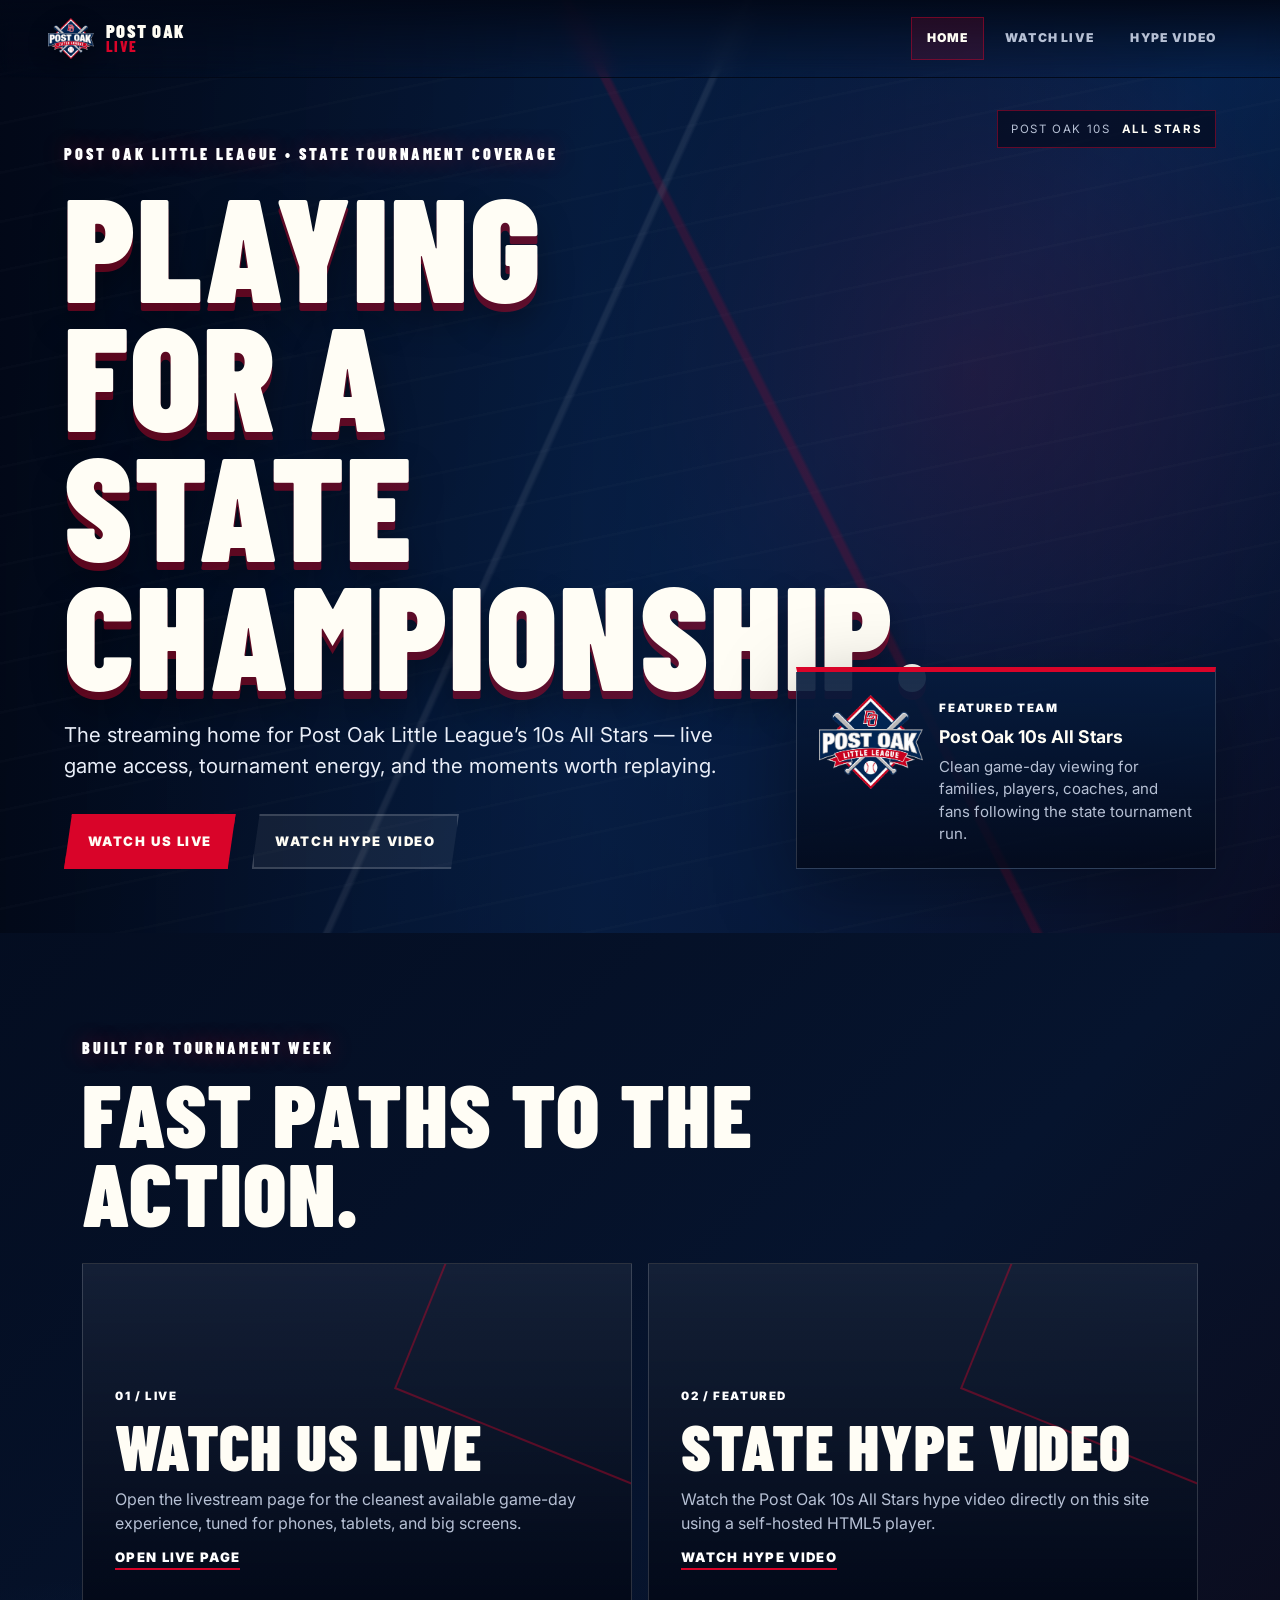
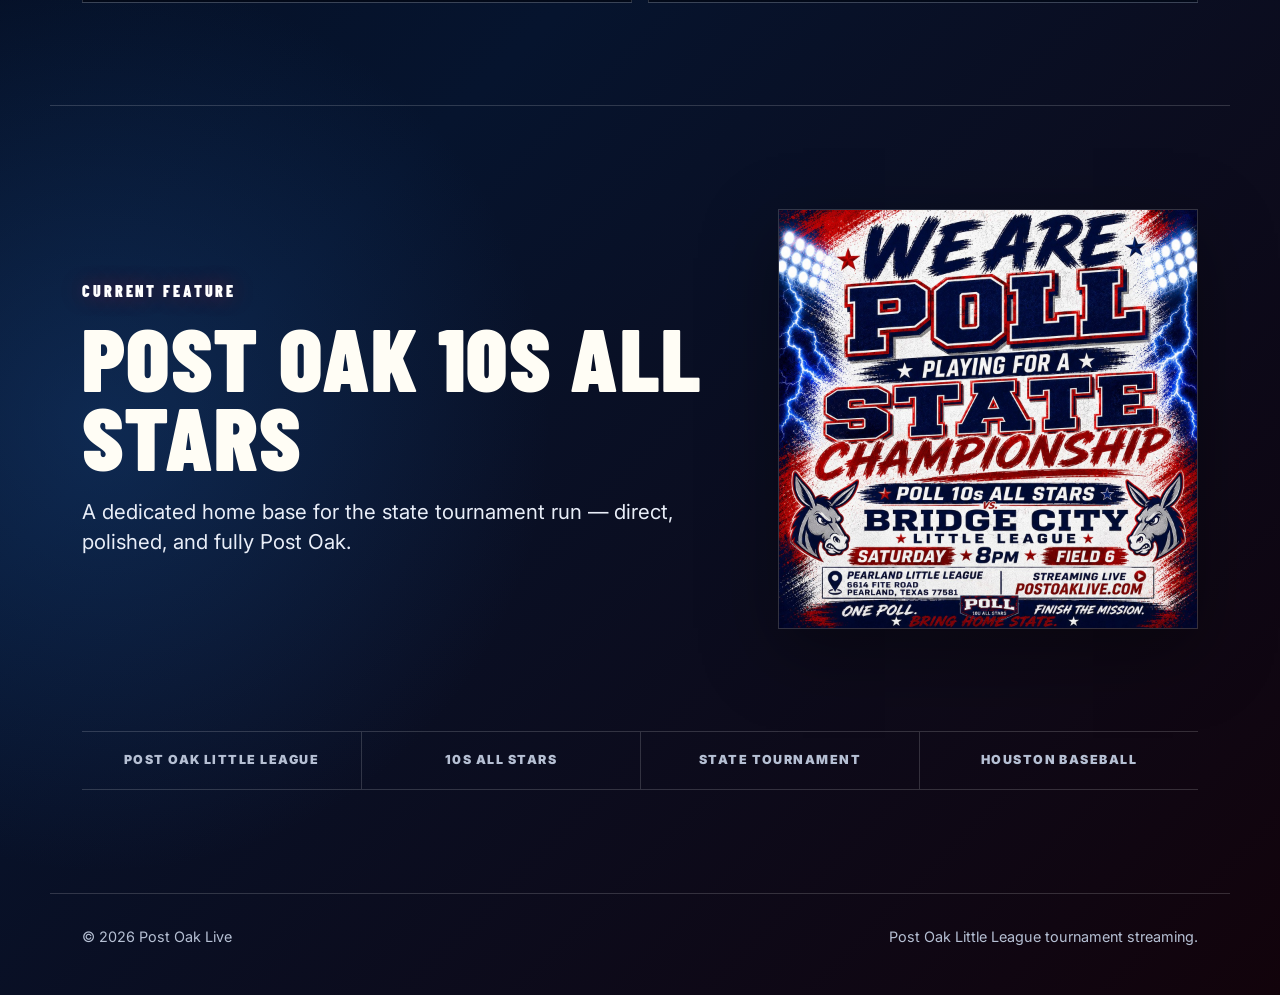
==== commit 92cac2a9: "Revise Post Oak branding and self-host hype video" ====
--- a/index.html
+++ b/index.html
@@ -3,13 +3,13 @@
 <head>
   <meta charset="utf-8" />
   <meta name="viewport" content="width=device-width, initial-scale=1" />
-  <title>Post Oak Live | Youth Baseball Broadcasts</title>
-  <meta name="description" content="Post Oak Live is the home for professional-quality youth baseball broadcasts, live games, hype videos, and Post Oak Buffaloes baseball coverage." />
+  <title>Post Oak Live | Post Oak Little League</title>
+  <meta name="description" content="Post Oak Live is the streaming home for Post Oak Little League and the 10s All Stars state tournament run." />
   <meta property="og:title" content="Post Oak Live" />
-  <meta property="og:description" content="Professional youth baseball broadcasts for Post Oak Buffaloes baseball." />
+  <meta property="og:description" content="Live games and featured video for Post Oak Little League's 10s All Stars." />
   <meta property="og:type" content="website" />
-  <meta property="og:image" content="logo.png" />
-  <link rel="icon" href="logo.png" />
+  <meta property="og:image" content="assets/brand/post-oak-state-art.jpg" />
+  <link rel="icon" href="assets/brand/post-oak-logo-512.png" />
   <link rel="preconnect" href="https://fonts.googleapis.com">
   <link rel="preconnect" href="https://fonts.gstatic.com" crossorigin>
   <link href="https://fonts.googleapis.com/css2?family=Barlow+Condensed:wght@500;600;700;800;900&family=Inter:wght@400;500;600;700;800&display=swap" rel="stylesheet">
@@ -19,7 +19,7 @@
   <a class="skip-link" href="#main">Skip to content</a>
   <header class="site-header" data-solid="false">
     <a class="brand" href="index.html" aria-label="Post Oak Live home">
-      <img src="logo.png" alt="Post Oak Buffaloes logo" />
+      <img src="assets/brand/post-oak-logo-512.png" alt="Post Oak Little League logo" />
       <span><strong>Post Oak</strong><em>Live</em></span>
     </a>
     <nav aria-label="Primary navigation">
@@ -31,62 +31,71 @@
 
   <main id="main">
     <section class="hero scene">
-      <div class="field-lines" aria-hidden="true"></div>
-      <div class="scorebug" aria-label="Broadcast identity">
-        <span>POST OAK LIVE</span>
-        <strong>ON AIR</strong>
+      <div class="paint-scrape" aria-hidden="true"></div>
+      <div class="scorebug" aria-label="Featured team">
+        <span>POST OAK 10S</span>
+        <strong>ALL STARS</strong>
       </div>
       <div class="hero-copy">
-        <p class="eyebrow">Championship youth baseball • Houston, Texas</p>
-        <h1>Buffaloes baseball, broadcast like the big leagues.</h1>
-        <p class="lede">The new home for Post Oak Live — live games, featured broadcasts, and the moments that make youth baseball feel electric.</p>
+        <p class="eyebrow">Post Oak Little League • State Tournament Coverage</p>
+        <h1>Playing for a state championship.</h1>
+        <p class="lede">The streaming home for Post Oak Little League’s 10s All Stars — live game access, tournament energy, and the moments worth replaying.</p>
         <div class="hero-actions" aria-label="Main actions">
           <a class="btn btn-primary" href="live.html">Watch Us Live</a>
-          <a class="btn btn-secondary" href="hype.html">Hype Video</a>
+          <a class="btn btn-secondary" href="hype.html">Watch Hype Video</a>
         </div>
       </div>
-      <aside class="hero-card" aria-label="Broadcast details">
-        <img src="logo.png" alt="Post Oak Buffaloes logo" />
+      <aside class="hero-card" aria-label="Post Oak Little League identity">
+        <img src="assets/brand/post-oak-little-league-logo.png" alt="Post Oak Little League logo" />
         <div>
-          <span class="label">Featured Stream</span>
-          <strong>Varsity Hype Livestream</strong>
-          <p>Game-day access with a clean viewing page built for phones, tablets, and big screens.</p>
+          <span class="label">Featured Team</span>
+          <strong>Post Oak 10s All Stars</strong>
+          <p>Clean game-day viewing for families, players, coaches, and fans following the state tournament run.</p>
         </div>
       </aside>
     </section>
 
     <section class="section broadcast-grid" aria-labelledby="broadcast-title">
       <div class="section-heading">
-        <p class="eyebrow">Built for game day</p>
+        <p class="eyebrow">Built for tournament week</p>
         <h2 id="broadcast-title">Fast paths to the action.</h2>
       </div>
       <div class="feature-panel live-panel">
         <span class="panel-kicker">01 / Live</span>
         <h3>Watch Us Live</h3>
-        <p>Open the live broadcast page for the cleanest available Varsity Hype experience. If direct embedding is blocked, the page gives viewers a clear, polished fallback.</p>
+        <p>Open the livestream page for the cleanest available game-day experience, tuned for phones, tablets, and big screens.</p>
         <a class="text-link" href="live.html">Open live page</a>
       </div>
       <div class="feature-panel hype-panel">
-        <span class="panel-kicker">02 / Replay</span>
-        <h3>Hype Video</h3>
-        <p>Watch the featured Twitch hype video in a dedicated viewing page with a direct fallback link for devices or browsers that block embeds.</p>
+        <span class="panel-kicker">02 / Featured</span>
+        <h3>State Hype Video</h3>
+        <p>Watch the Post Oak 10s All Stars hype video directly on this site using a self-hosted HTML5 player.</p>
         <a class="text-link" href="hype.html">Watch hype video</a>
       </div>
     </section>
 
+    <section class="section tournament-card" aria-labelledby="tournament-title">
+      <div>
+        <p class="eyebrow">Current Feature</p>
+        <h2 id="tournament-title">Post Oak 10s All Stars</h2>
+        <p class="lede">A dedicated home base for the state tournament run — direct, polished, and fully Post Oak.</p>
+      </div>
+      <img src="assets/brand/post-oak-state-art.jpg" alt="Post Oak 10s All Stars state championship graphic" />
+    </section>
+
     <section class="section identity-strip" aria-label="Brand values">
       <div>
-        <span>Competition</span>
-        <span>Community</span>
-        <span>Energy</span>
-        <span>Championship Baseball</span>
+        <span>Post Oak Little League</span>
+        <span>10s All Stars</span>
+        <span>State Tournament</span>
+        <span>Houston Baseball</span>
       </div>
     </section>
   </main>
 
   <footer class="site-footer">
     <span>© <span id="year"></span> Post Oak Live</span>
-    <span>Professional youth baseball streaming.</span>
+    <span>Post Oak Little League tournament streaming.</span>
   </footer>
 
   <script src="site.js"></script>
--- a/styles.css
+++ b/styles.css
@@ -1,291 +1,112 @@
 :root {
-  --black: #050506;
-  --ink: #f5f1df;
-  --muted: #bcb6a4;
-  --gold: #c8b35f;
-  --gold-strong: #e3c86b;
-  --gold-dark: #7f7137;
-  --panel: rgba(16, 16, 16, 0.78);
-  --panel-solid: #10100f;
-  --line: rgba(227, 200, 107, 0.28);
-  --white-line: rgba(255, 255, 255, 0.12);
+  --navy: #061b3d;
+  --navy-deep: #020817;
+  --navy-ink: #0a2b5d;
+  --red: #d90429;
+  --red-deep: #8b0018;
+  --white: #fffdf5;
+  --ice: #e9eef8;
+  --muted: #b6c0d4;
+  --silver: #aeb6c3;
+  --panel: rgba(5, 18, 42, 0.86);
+  --line: rgba(255, 255, 255, 0.16);
+  --red-line: rgba(217, 4, 41, 0.44);
   --max: 1180px;
   --header: 78px;
 }
-
 * { box-sizing: border-box; }
 html { scroll-behavior: smooth; }
 body {
   margin: 0;
   min-height: 100vh;
   background:
-    radial-gradient(circle at 72% 8%, rgba(200, 179, 95, 0.18), transparent 32rem),
-    radial-gradient(circle at 12% 78%, rgba(200, 179, 95, 0.10), transparent 28rem),
-    var(--black);
-  color: var(--ink);
+    radial-gradient(circle at 84% 10%, rgba(217, 4, 41, .28), transparent 30rem),
+    radial-gradient(circle at 8% 78%, rgba(31, 83, 151, .34), transparent 28rem),
+    linear-gradient(135deg, var(--navy-deep), #06142e 56%, #12030b);
+  color: var(--white);
   font-family: Inter, system-ui, -apple-system, BlinkMacSystemFont, "Segoe UI", sans-serif;
   line-height: 1.5;
 }
 a { color: inherit; }
 .skip-link {
-  position: fixed;
-  left: 1rem;
-  top: 1rem;
-  transform: translateY(-140%);
-  z-index: 20;
-  padding: .7rem 1rem;
-  border: 1px solid var(--gold);
-  background: var(--black);
-  color: var(--ink);
+  position: fixed; left: 1rem; top: 1rem; transform: translateY(-140%); z-index: 20;
+  padding: .7rem 1rem; border: 1px solid var(--red); background: var(--navy-deep); color: var(--white);
 }
 .skip-link:focus { transform: translateY(0); }
 .site-header {
-  position: fixed;
-  inset: 0 0 auto;
-  z-index: 10;
-  height: var(--header);
-  display: flex;
-  align-items: center;
-  justify-content: space-between;
-  gap: 1rem;
+  position: fixed; inset: 0 0 auto; z-index: 10; height: var(--header);
+  display: flex; align-items: center; justify-content: space-between; gap: 1rem;
   padding: 0 clamp(1rem, 4vw, 3rem);
-  background: linear-gradient(180deg, rgba(5, 5, 6, 0.82), rgba(5, 5, 6, 0.28), transparent);
-  border-bottom: 1px solid transparent;
-  backdrop-filter: blur(10px);
+  background: linear-gradient(180deg, rgba(2, 8, 23, .92), rgba(2, 8, 23, .42), transparent);
+  border-bottom: 1px solid transparent; backdrop-filter: blur(10px);
 }
-.site-header.solid, .site-header.is-scrolled {
-  background: rgba(5, 5, 6, 0.92);
-  border-bottom-color: var(--white-line);
+.site-header.solid, .site-header.is-scrolled { background: rgba(2, 8, 23, .94); border-bottom-color: var(--line); }
+.brand { display: inline-flex; align-items: center; gap: .75rem; text-decoration: none; min-width: max-content; }
+.brand img { width: 46px; height: 48px; object-fit: contain; filter: drop-shadow(0 4px 10px rgba(0,0,0,.35)); }
+.brand span { display: grid; line-height: .9; text-transform: uppercase; letter-spacing: .08em; font-family: "Barlow Condensed", Inter, sans-serif; }
+.brand strong { font-size: 1.15rem; font-weight: 900; }
+.brand em { color: var(--red); font-style: normal; font-weight: 800; font-size: .95rem; }
+nav { display: flex; align-items: center; gap: .35rem; }
+.nav-link { text-decoration: none; text-transform: uppercase; letter-spacing: .1em; font-size: .76rem; font-weight: 900; color: var(--muted); padding: .7rem .9rem; border: 1px solid transparent; }
+.nav-link:hover, .nav-link:focus-visible, .nav-link.active { color: var(--white); border-color: var(--red-line); background: rgba(217,4,41,.14); }
+.scene { position: relative; overflow: hidden; min-height: 100svh; padding: calc(var(--header) + 4rem) clamp(1.2rem, 5vw, 5rem) 4rem; }
+.hero { display: grid; grid-template-columns: minmax(0, 1fr) minmax(300px, 420px); align-items: end; gap: clamp(2rem, 5vw, 5rem); background:
+    linear-gradient(90deg, rgba(2,8,23,.98), rgba(6,27,61,.78) 46%, rgba(6,27,61,.45)),
+    radial-gradient(circle at 76% 40%, rgba(217,4,41,.28), transparent 23rem),
+    linear-gradient(135deg, #020817, #08285a 58%, #0e0210);
 }
-.brand {
-  display: inline-flex;
-  align-items: center;
-  gap: .75rem;
-  text-decoration: none;
-  min-width: max-content;
-}
-.brand img { width: 44px; height: 52px; object-fit: contain; }
-.brand span {
-  display: grid;
-  line-height: .9;
-  text-transform: uppercase;
-  letter-spacing: .08em;
-  font-family: "Barlow Condensed", Inter, sans-serif;
-}
-.brand strong { font-size: 1.15rem; font-weight: 900; }
-.brand em { color: var(--gold-strong); font-style: normal; font-weight: 700; font-size: .95rem; }
-nav { display: flex; align-items: center; gap: .35rem; }
-.nav-link {
-  text-decoration: none;
-  text-transform: uppercase;
-  letter-spacing: .1em;
-  font-size: .76rem;
-  font-weight: 800;
-  color: var(--muted);
-  padding: .7rem .9rem;
-  border: 1px solid transparent;
-}
-.nav-link:hover, .nav-link:focus-visible, .nav-link.active {
-  color: var(--ink);
-  border-color: var(--line);
-  background: rgba(200, 179, 95, 0.08);
-}
-.scene {
-  position: relative;
-  overflow: hidden;
-  min-height: 100svh;
-  padding: calc(var(--header) + 4rem) clamp(1.2rem, 5vw, 5rem) 4rem;
-}
-.hero {
-  display: grid;
-  grid-template-columns: minmax(0, 1fr) minmax(280px, 390px);
-  align-items: end;
-  gap: clamp(2rem, 5vw, 5rem);
-  background:
-    linear-gradient(90deg, rgba(5,5,6,.98), rgba(5,5,6,.72) 48%, rgba(5,5,6,.42)),
-    radial-gradient(circle at 76% 42%, rgba(227, 200, 107, .22), transparent 22rem),
-    linear-gradient(135deg, #050506, #14120b 58%, #050506);
-}
-.field-lines {
-  position: absolute;
-  inset: 0;
-  opacity: .32;
-  background:
-    linear-gradient(115deg, transparent 0 47%, rgba(227,200,107,.35) 47.2% 47.45%, transparent 47.7%),
-    linear-gradient(65deg, transparent 0 56%, rgba(227,200,107,.23) 56.2% 56.45%, transparent 56.7%),
-    repeating-linear-gradient(90deg, transparent 0 110px, rgba(255,255,255,.035) 111px 112px);
-  transform: skewY(-5deg) scale(1.1);
-}
+.paint-scrape { position: absolute; inset: 0; opacity: .42; background:
+    linear-gradient(115deg, transparent 0 44%, rgba(255,255,255,.18) 44.15% 44.38%, transparent 44.6%),
+    linear-gradient(64deg, transparent 0 58%, rgba(217,4,41,.42) 58.15% 58.48%, transparent 58.7%),
+    repeating-linear-gradient(-8deg, transparent 0 42px, rgba(255,255,255,.032) 43px 45px);
+  transform: skewY(-4deg) scale(1.08); }
 .hero-copy, .hero-card, .scorebug { position: relative; z-index: 1; }
-.eyebrow {
-  margin: 0 0 .85rem;
-  color: var(--gold-strong);
-  font-family: "Barlow Condensed", Inter, sans-serif;
-  text-transform: uppercase;
-  letter-spacing: .18em;
-  font-weight: 800;
-  font-size: clamp(.84rem, 2vw, 1rem);
-}
-h1, h2, h3 {
-  margin: 0;
-  font-family: "Barlow Condensed", Inter, sans-serif;
-  text-transform: uppercase;
-  line-height: .88;
-  letter-spacing: .015em;
-}
-h1 { max-width: 900px; font-size: clamp(4.4rem, 12vw, 10.5rem); font-weight: 900; }
+.eyebrow { margin: 0 0 .85rem; color: #ffffff; font-family: "Barlow Condensed", Inter, sans-serif; text-transform: uppercase; letter-spacing: .18em; font-weight: 900; font-size: clamp(.84rem, 2vw, 1rem); text-shadow: 0 0 22px rgba(217,4,41,.45); }
+h1, h2, h3 { margin: 0; font-family: "Barlow Condensed", Inter, sans-serif; text-transform: uppercase; line-height: .88; letter-spacing: .015em; }
+h1 { max-width: 940px; font-size: clamp(4.2rem, 11.5vw, 10rem); font-weight: 900; text-shadow: 0 8px 0 rgba(217,4,41,.42), 0 18px 34px rgba(0,0,0,.35); }
 h2 { font-size: clamp(3rem, 7vw, 6rem); font-weight: 900; }
 h3 { font-size: clamp(2.25rem, 5vw, 4.4rem); font-weight: 900; }
-.lede {
-  max-width: 660px;
-  margin: 1.4rem 0 0;
-  color: #ddd8c6;
-  font-size: clamp(1rem, 2vw, 1.28rem);
-}
+.lede { max-width: 680px; margin: 1.4rem 0 0; color: var(--ice); font-size: clamp(1rem, 2vw, 1.28rem); }
 .hero-actions { display: flex; flex-wrap: wrap; gap: 1rem; margin-top: 2rem; }
-.btn {
-  display: inline-flex;
-  align-items: center;
-  justify-content: center;
-  min-height: 54px;
-  padding: 1rem 1.35rem;
-  border-radius: 999px;
-  border: 1px solid var(--line);
-  text-decoration: none;
-  text-transform: uppercase;
-  letter-spacing: .12em;
-  font-size: .82rem;
-  font-weight: 900;
-  transition: transform .18s ease, border-color .18s ease, background .18s ease;
-}
-.btn:hover, .btn:focus-visible { transform: translateY(-2px); border-color: var(--gold-strong); }
-.btn-primary { background: var(--gold-strong); color: #111; border-color: var(--gold-strong); }
-.btn-secondary { background: rgba(255,255,255,.04); color: var(--ink); }
-.scorebug {
-  position: absolute;
-  top: calc(var(--header) + 2rem);
-  right: clamp(1.2rem, 5vw, 5rem);
-  display: flex;
-  align-items: center;
-  gap: .7rem;
-  padding: .6rem .8rem;
-  border: 1px solid var(--line);
-  background: rgba(0,0,0,.45);
-  font-size: .72rem;
-  letter-spacing: .14em;
-  text-transform: uppercase;
-  color: var(--muted);
-}
-.scorebug strong { color: var(--gold-strong); }
-.hero-card {
-  border: 1px solid var(--line);
-  background: linear-gradient(180deg, rgba(17,17,15,.86), rgba(7,7,7,.72));
-  padding: 1.4rem;
-  display: grid;
-  grid-template-columns: 78px 1fr;
-  gap: 1rem;
-  box-shadow: 0 24px 80px rgba(0,0,0,.34);
-}
-.hero-card img { width: 78px; height: 92px; object-fit: contain; }
-.label, .panel-kicker {
-  color: var(--gold-strong);
-  text-transform: uppercase;
-  letter-spacing: .14em;
-  font-size: .72rem;
-  font-weight: 900;
-}
+.btn { display: inline-flex; align-items: center; justify-content: center; min-height: 54px; padding: 1rem 1.35rem; border-radius: 0; border: 2px solid var(--line); text-decoration: none; text-transform: uppercase; letter-spacing: .12em; font-size: .82rem; font-weight: 900; transition: transform .18s ease, border-color .18s ease, background .18s ease; clip-path: polygon(8px 0, 100% 0, calc(100% - 8px) 100%, 0 100%); }
+.btn:hover, .btn:focus-visible { transform: translateY(-2px); border-color: var(--white); }
+.btn-primary { background: var(--red); color: var(--white); border-color: var(--red); }
+.btn-secondary { background: rgba(255,255,255,.06); color: var(--white); }
+.scorebug { position: absolute; top: calc(var(--header) + 2rem); right: clamp(1.2rem, 5vw, 5rem); display: flex; align-items: center; gap: .7rem; padding: .6rem .8rem; border: 1px solid var(--red-line); background: rgba(2,8,23,.62); font-size: .72rem; letter-spacing: .14em; text-transform: uppercase; color: var(--muted); }
+.scorebug strong { color: var(--white); }
+.hero-card { border: 1px solid var(--line); border-top: 5px solid var(--red); background: linear-gradient(180deg, rgba(6,27,61,.92), rgba(2,8,23,.76)); padding: 1.4rem; display: grid; grid-template-columns: 104px 1fr; gap: 1rem; box-shadow: 0 24px 80px rgba(0,0,0,.34); }
+.hero-card img { width: 104px; height: 96px; object-fit: contain; }
+.label, .panel-kicker { color: #ffffff; text-transform: uppercase; letter-spacing: .14em; font-size: .72rem; font-weight: 900; }
 .hero-card strong { display: block; margin: .35rem 0; font-size: 1.1rem; }
 .hero-card p { margin: 0; color: var(--muted); font-size: .94rem; }
 .section { max-width: var(--max); margin: 0 auto; padding: clamp(4rem, 8vw, 7rem) clamp(1.2rem, 4vw, 2rem); }
 .broadcast-grid { display: grid; grid-template-columns: 1fr 1fr; gap: 1rem; }
 .section-heading { grid-column: 1 / -1; max-width: 760px; margin-bottom: 1rem; }
-.feature-panel {
-  min-height: 360px;
-  display: flex;
-  flex-direction: column;
-  justify-content: flex-end;
-  gap: .8rem;
-  padding: clamp(1.3rem, 3vw, 2rem);
-  border: 1px solid var(--line);
-  background: linear-gradient(180deg, rgba(255,255,255,.05), rgba(5,5,6,.88)), var(--panel-solid);
-  position: relative;
-  overflow: hidden;
-}
-.feature-panel::before {
-  content: "";
-  position: absolute;
-  inset: -30% -20% auto auto;
-  width: 18rem;
-  height: 18rem;
-  border: 1px solid rgba(227,200,107,.28);
-  border-radius: 50%;
-}
+.feature-panel { min-height: 340px; display: flex; flex-direction: column; justify-content: flex-end; gap: .8rem; padding: clamp(1.3rem, 3vw, 2rem); border: 1px solid var(--line); background: linear-gradient(180deg, rgba(255,255,255,.06), rgba(2,8,23,.90)), var(--panel); position: relative; overflow: hidden; }
+.feature-panel::before { content: ""; position: absolute; inset: -30% -18% auto auto; width: 18rem; height: 18rem; border: 2px solid rgba(217,4,41,.38); transform: rotate(22deg); }
 .feature-panel > * { position: relative; z-index: 1; }
 .feature-panel p { margin: 0; color: var(--muted); max-width: 34rem; }
-.text-link {
-  width: fit-content;
-  color: var(--gold-strong);
-  font-weight: 900;
-  text-transform: uppercase;
-  letter-spacing: .1em;
-  font-size: .82rem;
-  text-decoration: none;
-  border-bottom: 1px solid currentColor;
-}
+.text-link { width: fit-content; color: #fff; font-weight: 900; text-transform: uppercase; letter-spacing: .1em; font-size: .82rem; text-decoration: none; border-bottom: 2px solid var(--red); }
+.tournament-card { display: grid; grid-template-columns: minmax(0,1fr) minmax(260px, 420px); align-items: center; gap: clamp(1.5rem, 5vw, 4rem); border-top: 1px solid var(--line); }
+.tournament-card img { width: 100%; border: 1px solid var(--line); box-shadow: 0 24px 70px rgba(0,0,0,.35); }
 .identity-strip { padding-top: 0; }
-.identity-strip div {
-  border-top: 1px solid var(--line);
-  border-bottom: 1px solid var(--line);
-  display: grid;
-  grid-template-columns: repeat(4, 1fr);
-}
-.identity-strip span {
-  padding: 1.2rem .9rem;
-  text-align: center;
-  color: var(--muted);
-  text-transform: uppercase;
-  letter-spacing: .12em;
-  font-size: .78rem;
-  font-weight: 900;
-}
+.identity-strip div { border-top: 1px solid var(--line); border-bottom: 1px solid var(--line); display: grid; grid-template-columns: repeat(4, 1fr); }
+.identity-strip span { padding: 1.2rem .9rem; text-align: center; color: var(--muted); text-transform: uppercase; letter-spacing: .12em; font-size: .78rem; font-weight: 900; }
 .identity-strip span + span { border-left: 1px solid var(--line); }
 .watch-page { padding: calc(var(--header) + 2rem) clamp(1rem, 4vw, 2rem) 3rem; max-width: var(--max); margin: 0 auto; }
-.watch-hero {
-  display: flex;
-  align-items: end;
-  justify-content: space-between;
-  gap: 1.5rem;
-  padding: clamp(2rem, 6vw, 5rem) 0 2rem;
-}
+.watch-hero { display: flex; align-items: end; justify-content: space-between; gap: 1.5rem; padding: clamp(2rem, 6vw, 5rem) 0 2rem; }
 .watch-hero h1 { font-size: clamp(4rem, 10vw, 8rem); }
-.media-shell { border: 1px solid var(--line); background: rgba(255,255,255,.035); padding: clamp(.7rem, 2vw, 1rem); }
+.media-shell { border: 1px solid var(--line); background: rgba(255,255,255,.04); padding: clamp(.7rem, 2vw, 1rem); }
 .media-frame { position: relative; aspect-ratio: 16 / 9; background: #000; overflow: hidden; }
-.media-frame iframe { position: absolute; inset: 0; width: 100%; height: 100%; border: 0; }
-.media-fallback {
-  display: flex;
-  align-items: center;
-  justify-content: space-between;
-  gap: 1rem;
-  padding: 1rem .2rem .2rem;
-  color: var(--muted);
-}
-.media-fallback strong { color: var(--ink); }
+.media-frame iframe, .media-frame video { position: absolute; inset: 0; width: 100%; height: 100%; border: 0; object-fit: contain; background: #000; }
+.media-fallback { display: flex; align-items: center; justify-content: space-between; gap: 1rem; padding: 1rem .2rem .2rem; color: var(--muted); }
+.media-fallback strong { color: var(--white); }
 .media-fallback p { margin: 0; max-width: 700px; }
-.site-footer {
-  max-width: var(--max);
-  margin: 0 auto;
-  padding: 2rem clamp(1.2rem, 4vw, 2rem) 3rem;
-  display: flex;
-  justify-content: space-between;
-  gap: 1rem;
-  color: var(--muted);
-  border-top: 1px solid var(--white-line);
-  font-size: .9rem;
-}
+.site-footer { max-width: var(--max); margin: 0 auto; padding: 2rem clamp(1.2rem, 4vw, 2rem) 3rem; display: flex; justify-content: space-between; gap: 1rem; color: var(--muted); border-top: 1px solid var(--line); font-size: .9rem; }
 @media (max-width: 820px) {
   :root { --header: 68px; }
   .site-header { padding-inline: 1rem; }
-  .brand img { width: 36px; height: 44px; }
+  .brand img { width: 38px; height: 42px; }
   .brand strong { font-size: .98rem; }
   .brand em { font-size: .82rem; }
   nav { gap: 0; }
@@ -293,9 +114,9 @@
   .hero { grid-template-columns: 1fr; align-items: end; padding-top: calc(var(--header) + 4rem); }
   .scorebug { left: 1.2rem; right: auto; top: calc(var(--header) + 1rem); }
   h1 { font-size: clamp(4rem, 18vw, 6.3rem); }
-  .hero-card { grid-template-columns: 56px 1fr; }
-  .hero-card img { width: 56px; height: 68px; }
-  .broadcast-grid { grid-template-columns: 1fr; }
+  .hero-card { grid-template-columns: 76px 1fr; }
+  .hero-card img { width: 76px; height: 72px; }
+  .broadcast-grid, .tournament-card { grid-template-columns: 1fr; }
   .feature-panel { min-height: 280px; }
   .identity-strip div { grid-template-columns: 1fr 1fr; }
   .identity-strip span:nth-child(3) { border-left: 0; border-top: 1px solid var(--line); }
@@ -303,6 +124,4 @@
   .watch-hero, .media-fallback, .site-footer { flex-direction: column; align-items: flex-start; }
   .watch-hero .btn { width: 100%; }
 }
-@media (prefers-reduced-motion: reduce) {
-  *, *::before, *::after { scroll-behavior: auto !important; transition: none !important; }
-}
+@media (prefers-reduced-motion: reduce) { *, *::before, *::after { scroll-behavior: auto !important; transition: none !important; } }
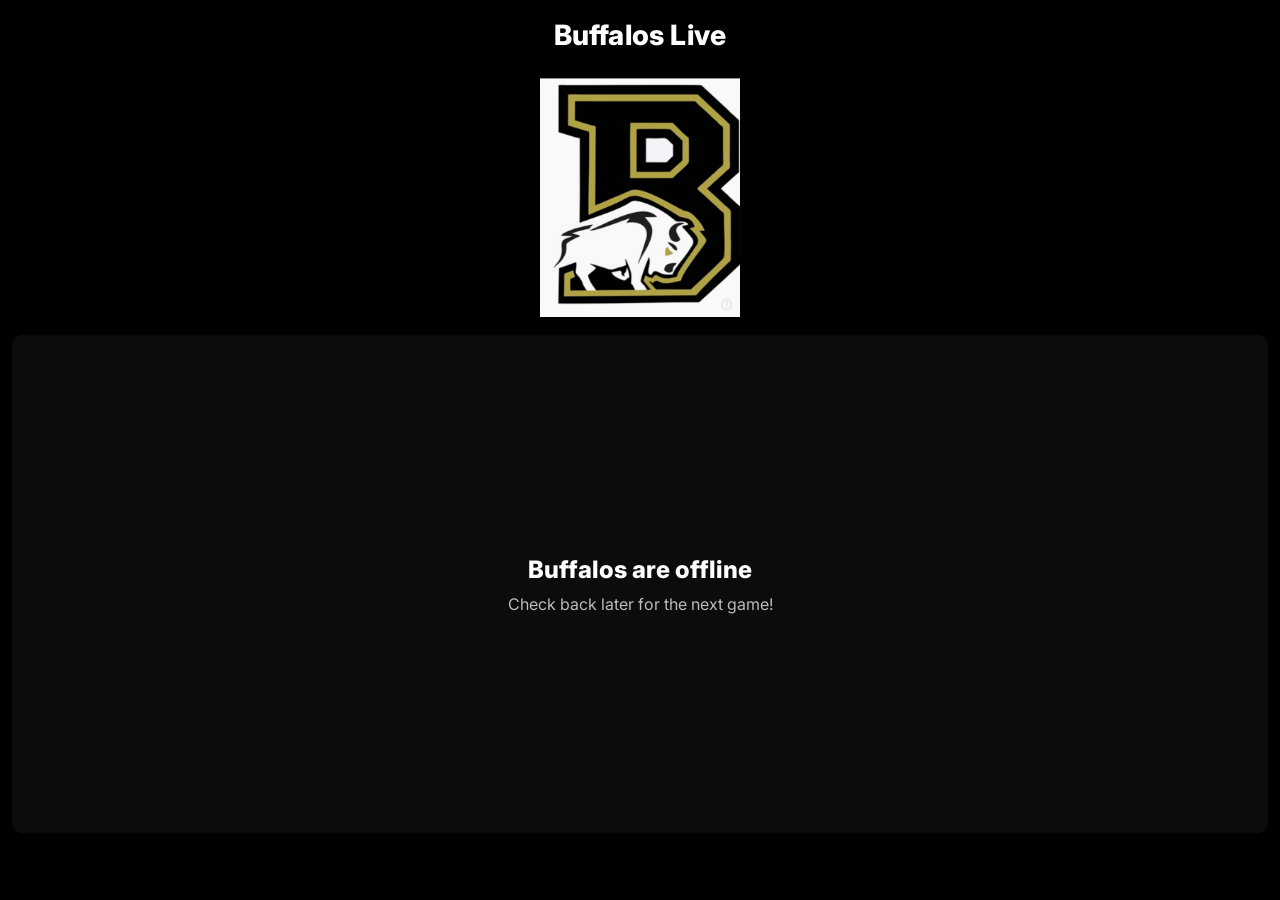
==== commit bb62db2a: "restore original Buffalos Live Twitch site" ====
--- a/index.html
+++ b/index.html
@@ -1,103 +1,148 @@
-<!doctype html>
+<!DOCTYPE html>
 <html lang="en">
 <head>
   <meta charset="utf-8" />
+  <title>Buffalos Live</title>
   <meta name="viewport" content="width=device-width, initial-scale=1" />
-  <title>Post Oak Live | Post Oak Little League</title>
-  <meta name="description" content="Post Oak Live is the streaming home for Post Oak Little League and the 10s All Stars state tournament run." />
-  <meta property="og:title" content="Post Oak Live" />
-  <meta property="og:description" content="Live games and featured video for Post Oak Little League's 10s All Stars." />
-  <meta property="og:type" content="website" />
-  <meta property="og:image" content="assets/brand/post-oak-state-art.jpg" />
-  <link rel="icon" href="assets/brand/post-oak-logo-512.png" />
-  <link rel="preconnect" href="https://fonts.googleapis.com">
   <link rel="preconnect" href="https://fonts.gstatic.com" crossorigin>
-  <link href="https://fonts.googleapis.com/css2?family=Barlow+Condensed:wght@500;600;700;800;900&family=Inter:wght@400;500;600;700;800&display=swap" rel="stylesheet">
-  <link rel="stylesheet" href="styles.css" />
+  <link href="https://fonts.googleapis.com/css2?family=Inter:wght@600;800&display=swap" rel="stylesheet">
+  <style>
+    :root { --maxw: 1280px; }
+    html, body {
+      margin:0;
+      background:#000;
+      color:#fff;
+      font-family:"Inter", system-ui, Segoe UI, Roboto, Helvetica, Arial;
+    }
+    header {
+      padding:18px 12px;
+      text-align:center;
+      font-weight:800;
+      letter-spacing:.2px;
+      font-size:clamp(20px,3.2vw,28px);
+    }
+    .wrap {
+      max-width:var(--maxw);
+      margin:0 auto;
+      padding:0 12px 40px;
+    }
+    .logo {
+      max-width:200px;
+      height:auto;
+      margin:8px auto 18px;
+      display:block;
+      opacity:.98;
+    }
+    .player {
+      position:relative;
+      width:100%;
+      max-width:1280px;
+      margin:0 auto;
+      background:#0c0c0c;
+      border-radius:10px;
+      overflow:hidden;
+    }
+    .player iframe {
+      width:100% !important;
+      height:100% !important;
+      aspect-ratio:16/9;
+      border:0;
+      display:block;
+    }
+    #offline {
+      display:flex;
+      align-items:center;
+      justify-content:center;
+      flex-direction:column;
+      gap:10px;
+      text-align:center;
+      min-height:50vh;
+      background:#0c0c0c;
+      border-radius:10px;
+      padding:24px;
+    }
+    #offline h2 { margin:0; font-weight:800 }
+    #offline p  { margin:0; color:#bbb }
+    .hidden { display:none !important }
+
+    /* Fallback Twitch link */
+    #fallback-link {
+      margin-top:12px;
+      text-align:center;
+    }
+    #fallback-link a {
+      color:#0af;
+      font-weight:600;
+      font-size:16px;
+      text-decoration:underline;
+    }
+  </style>
+  <script src="https://player.twitch.tv/js/embed/v1.js"></script>
 </head>
 <body>
-  <a class="skip-link" href="#main">Skip to content</a>
-  <header class="site-header" data-solid="false">
-    <a class="brand" href="index.html" aria-label="Post Oak Live home">
-      <img src="assets/brand/post-oak-logo-512.png" alt="Post Oak Little League logo" />
-      <span><strong>Post Oak</strong><em>Live</em></span>
-    </a>
-    <nav aria-label="Primary navigation">
-      <a class="nav-link active" href="index.html">Home</a>
-      <a class="nav-link" href="live.html">Watch Live</a>
-      <a class="nav-link" href="hype.html">Hype Video</a>
-    </nav>
-  </header>
+  <header>Buffalos Live</header>
+  <div class="wrap">
+    <img src="logo.png" alt="Buffalos Logo" class="logo" onerror="this.style.display='none'"/>
 
-  <main id="main">
-    <section class="hero scene">
-      <div class="paint-scrape" aria-hidden="true"></div>
-      <div class="scorebug" aria-label="Featured team">
-        <span>POST OAK 10S</span>
-        <strong>ALL STARS</strong>
-      </div>
-      <div class="hero-copy">
-        <p class="eyebrow">Post Oak Little League • State Tournament Coverage</p>
-        <h1>Playing for a state championship.</h1>
-        <p class="lede">The streaming home for Post Oak Little League’s 10s All Stars — live game access, tournament energy, and the moments worth replaying.</p>
-        <div class="hero-actions" aria-label="Main actions">
-          <a class="btn btn-primary" href="live.html">Watch Us Live</a>
-          <a class="btn btn-secondary" href="hype.html">Watch Hype Video</a>
-        </div>
-      </div>
-      <aside class="hero-card" aria-label="Post Oak Little League identity">
-        <img src="assets/brand/post-oak-little-league-logo.png" alt="Post Oak Little League logo" />
-        <div>
-          <span class="label">Featured Team</span>
-          <strong>Post Oak 10s All Stars</strong>
-          <p>Clean game-day viewing for families, players, coaches, and fans following the state tournament run.</p>
-        </div>
-      </aside>
-    </section>
+    <!-- Offline fallback -->
+    <div id="offline">
+      <h2>Buffalos are offline</h2>
+      <p>Check back later for the next game!</p>
+    </div>
 
-    <section class="section broadcast-grid" aria-labelledby="broadcast-title">
-      <div class="section-heading">
-        <p class="eyebrow">Built for tournament week</p>
-        <h2 id="broadcast-title">Fast paths to the action.</h2>
-      </div>
-      <div class="feature-panel live-panel">
-        <span class="panel-kicker">01 / Live</span>
-        <h3>Watch Us Live</h3>
-        <p>Open the livestream page for the cleanest available game-day experience, tuned for phones, tablets, and big screens.</p>
-        <a class="text-link" href="live.html">Open live page</a>
-      </div>
-      <div class="feature-panel hype-panel">
-        <span class="panel-kicker">02 / Featured</span>
-        <h3>State Hype Video</h3>
-        <p>Watch the Post Oak 10s All Stars hype video directly on this site using a self-hosted HTML5 player.</p>
-        <a class="text-link" href="hype.html">Watch hype video</a>
-      </div>
-    </section>
+    <!-- Twitch player embed -->
+    <div id="twitch-embed" class="player hidden"></div>
 
-    <section class="section tournament-card" aria-labelledby="tournament-title">
-      <div>
-        <p class="eyebrow">Current Feature</p>
-        <h2 id="tournament-title">Post Oak 10s All Stars</h2>
-        <p class="lede">A dedicated home base for the state tournament run — direct, polished, and fully Post Oak.</p>
-      </div>
-      <img src="assets/brand/post-oak-state-art.jpg" alt="Post Oak 10s All Stars state championship graphic" />
-    </section>
+    <!-- Fallback direct Twitch link -->
+    <div id="fallback-link" class="hidden">
+      <p>If the stream doesn't appear, <a href="https://www.twitch.tv/buffaloslive" target="_blank" rel="noopener">watch it directly on Twitch</a>.</p>
+    </div>
+  </div>
 
-    <section class="section identity-strip" aria-label="Brand values">
-      <div>
-        <span>Post Oak Little League</span>
-        <span>10s All Stars</span>
-        <span>State Tournament</span>
-        <span>Houston Baseball</span>
-      </div>
-    </section>
-  </main>
+  <script>
+    const CHANNEL = 'buffaloslive';
+    const playerDiv  = document.getElementById('twitch-embed');
+    const offlineDiv = document.getElementById('offline');
+    const linkDiv    = document.getElementById('fallback-link');
 
-  <footer class="site-footer">
-    <span>© <span id="year"></span> Post Oak Live</span>
-    <span>Post Oak Little League tournament streaming.</span>
-  </footer>
+    const player = new Twitch.Player("twitch-embed", {
+      channel: CHANNEL,
+      parent: ["buffaloslive.com", "www.buffaloslive.com"],
+      autoplay: true,
+      width: "100%",
+      height: "100%",
+      muted: false
+    });
 
-  <script src="site.js"></script>
+    function showPlayer() {
+      playerDiv.classList.remove('hidden');
+      offlineDiv.classList.add('hidden');
+      linkDiv.classList.remove('hidden');
+    }
+
+    function showOffline() {
+      offlineDiv.classList.remove('hidden');
+      playerDiv.classList.add('hidden');
+      linkDiv.classList.add('hidden');
+    }
+
+    showOffline();
+
+    player.addEventListener(Twitch.Player.ONLINE, showPlayer);
+    player.addEventListener(Twitch.Player.PLAY,   showPlayer);
+    player.addEventListener(Twitch.Player.OFFLINE, showOffline);
+    player.addEventListener(Twitch.Player.ENDED,   showOffline);
+    player.addEventListener(Twitch.Player.PAUSE,   () => {
+      setTimeout(() => {
+        try { if (player.isPaused() || player.getEnded()) showOffline(); }
+        catch (_) { showOffline(); }
+      }, 1200);
+    });
+
+    setTimeout(() => {
+      try { if (player.isPaused() || player.getEnded()) showOffline(); }
+      catch (_) { showOffline(); }
+    }, 6000);
+  </script>
 </body>
 </html>
